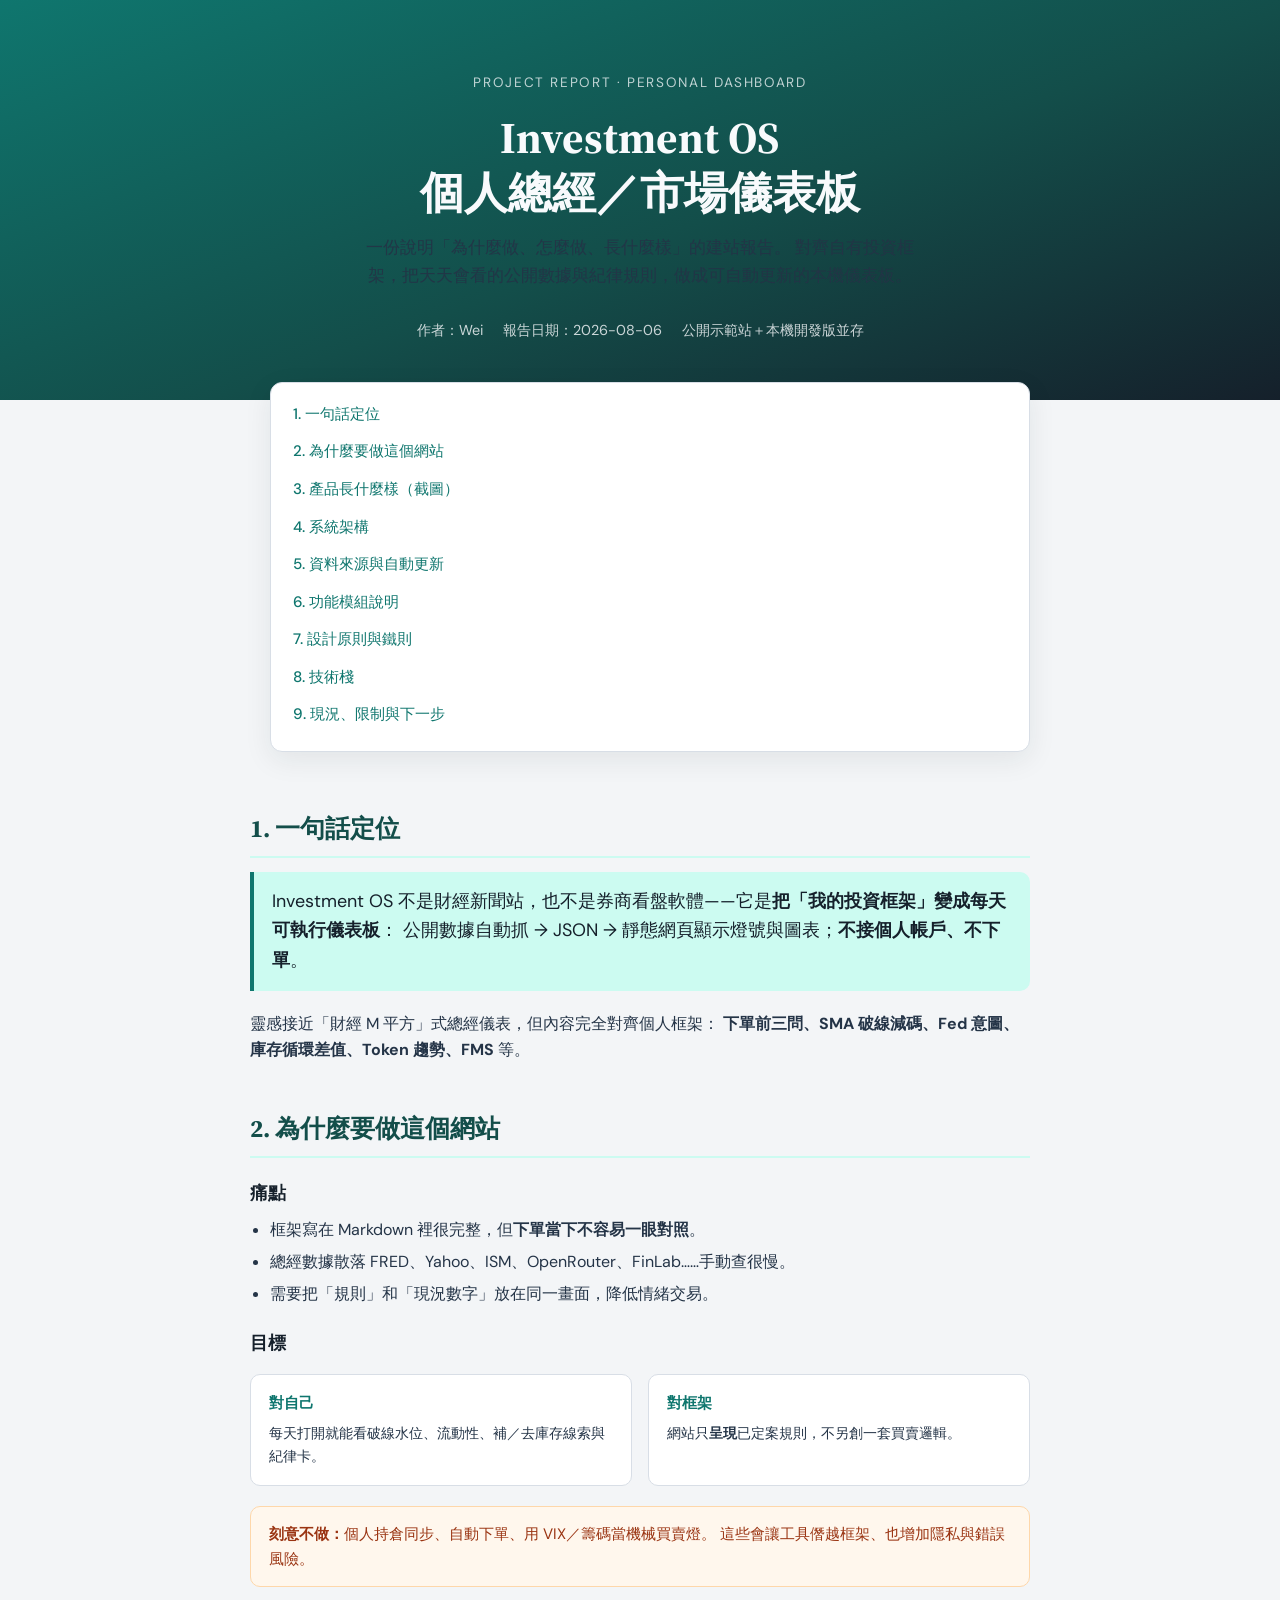
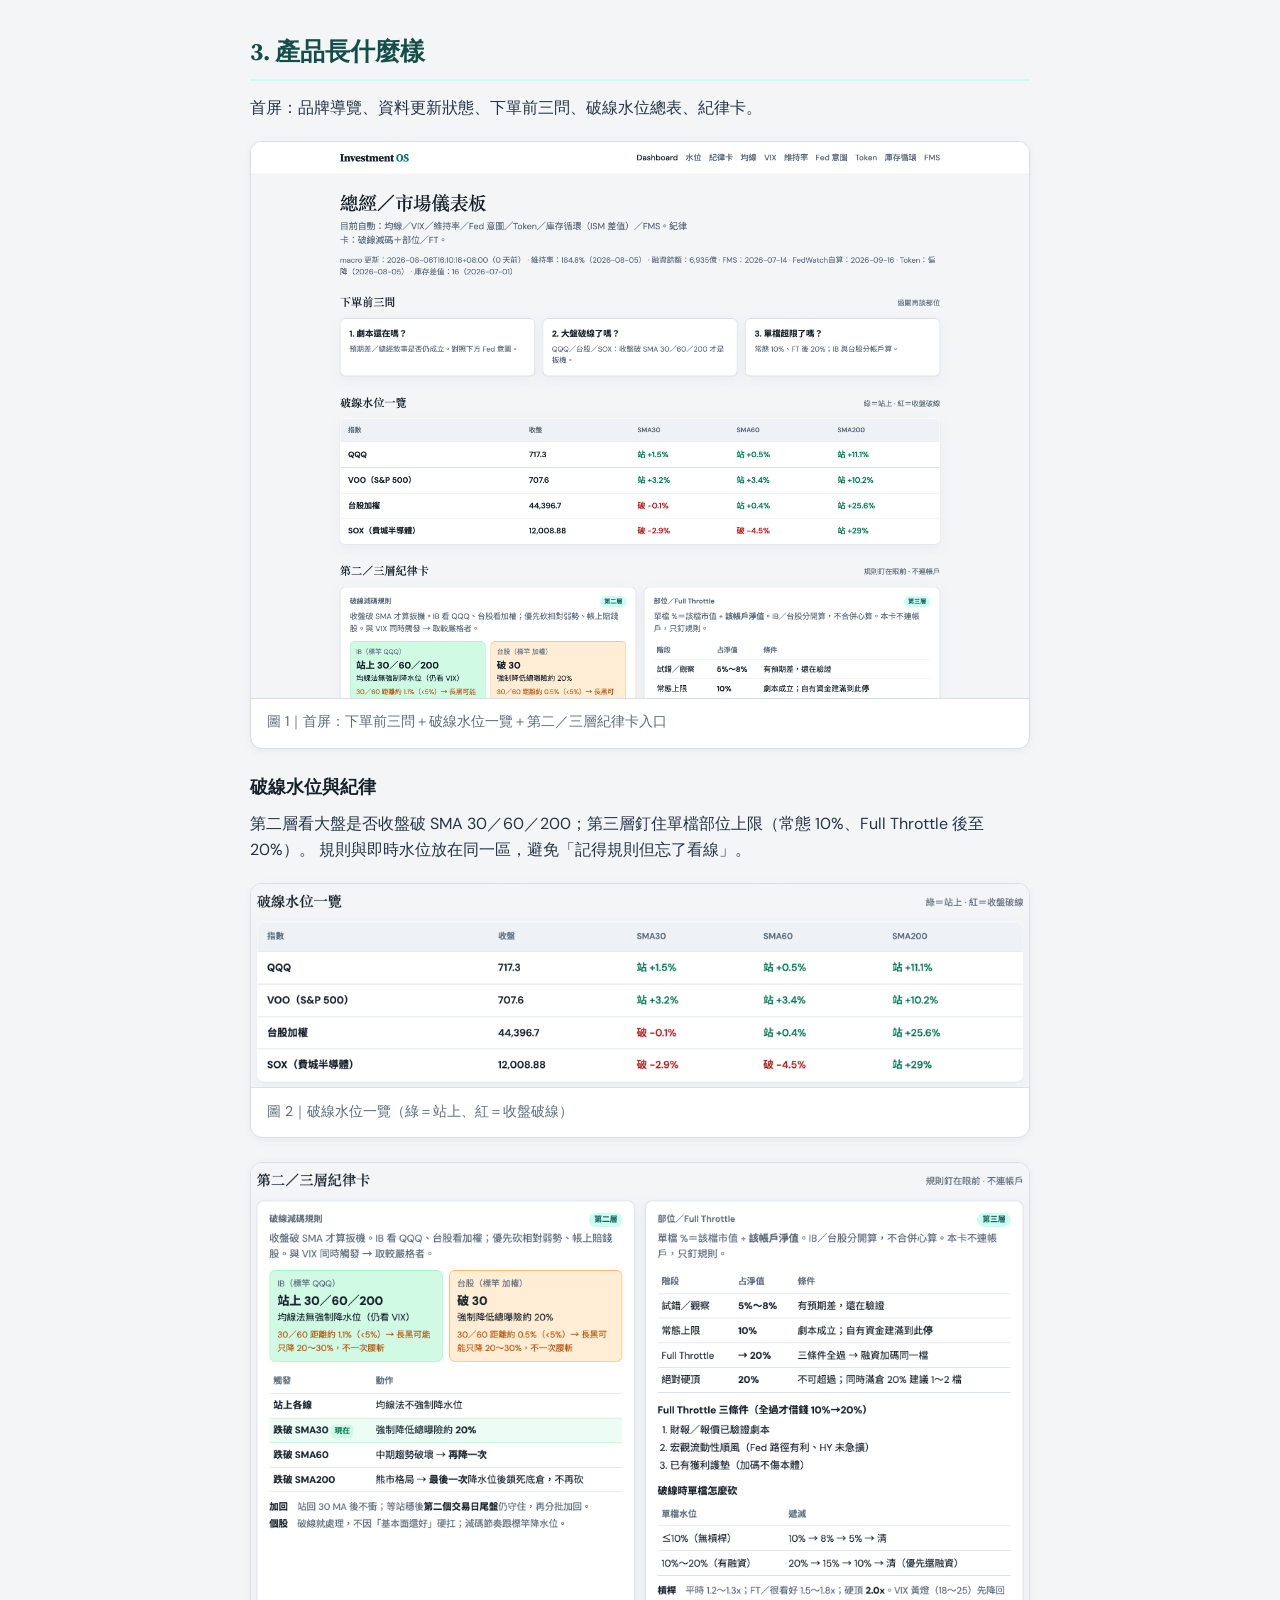
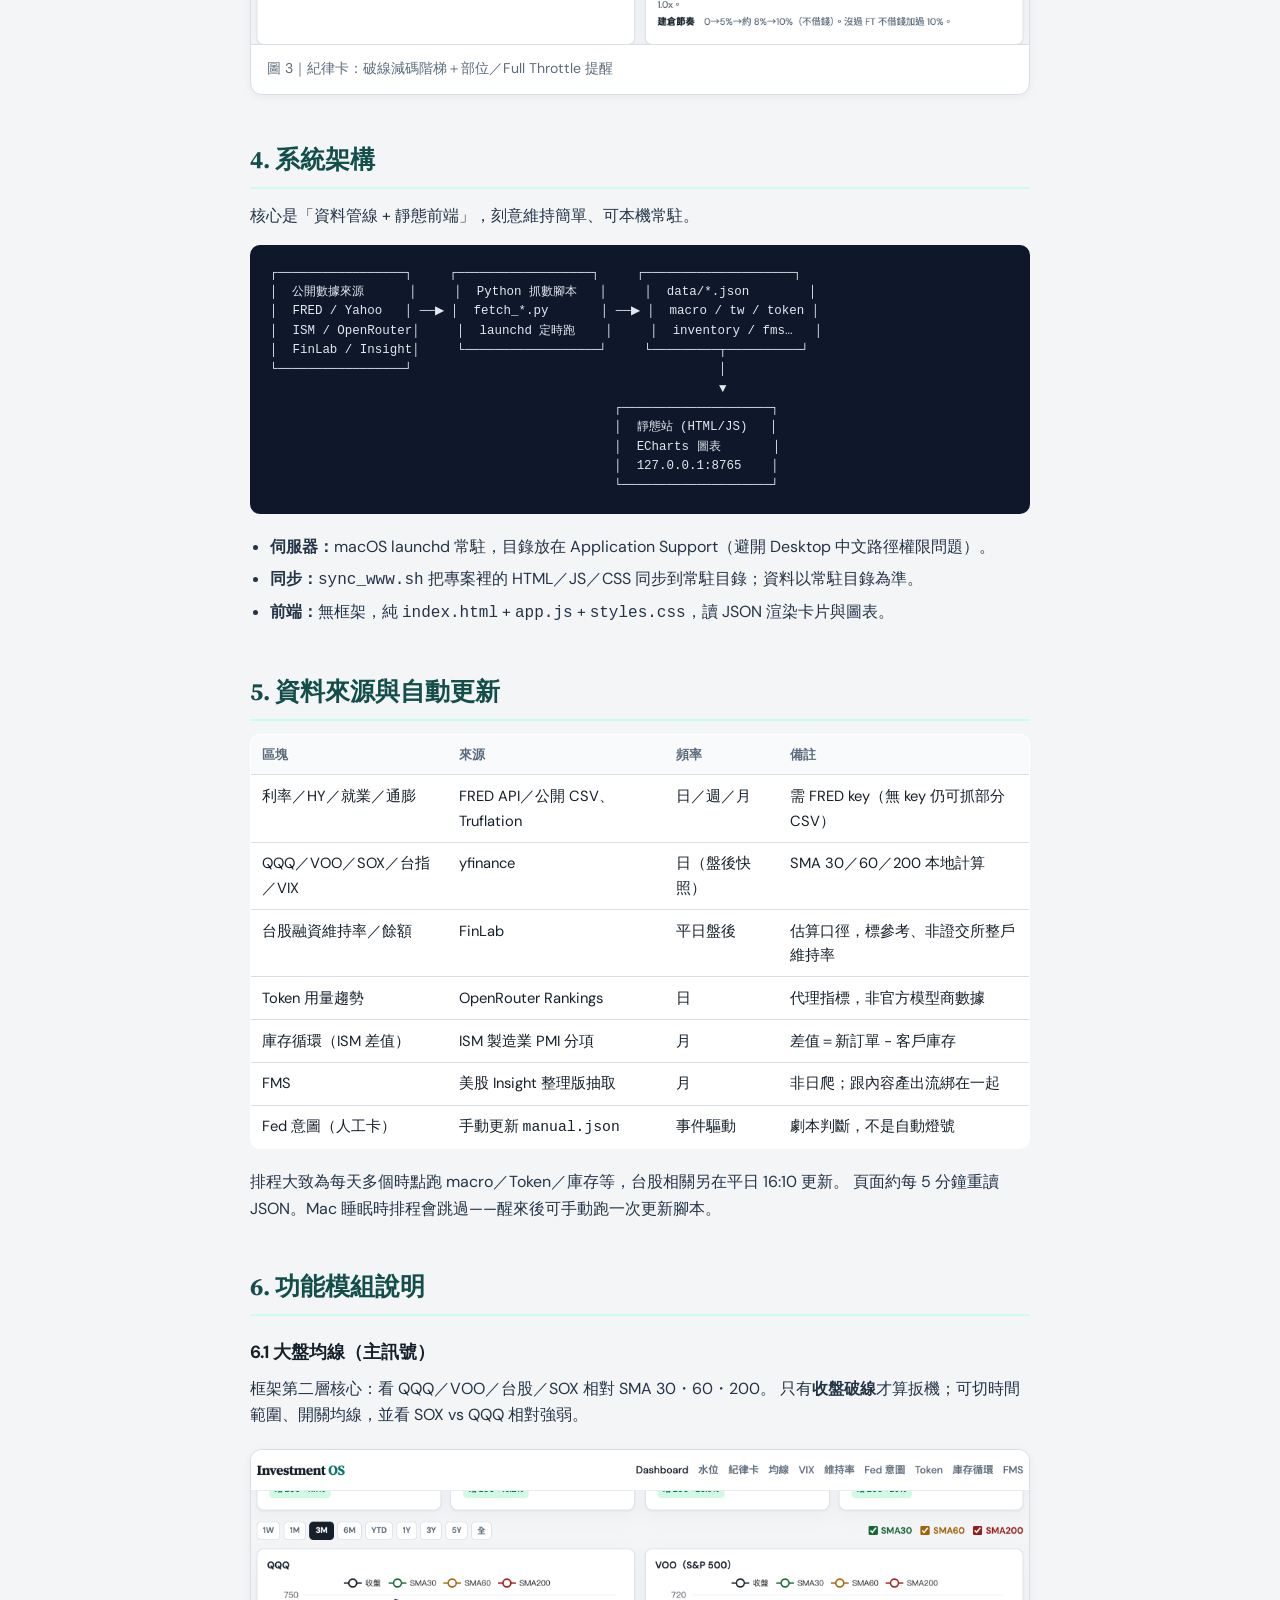
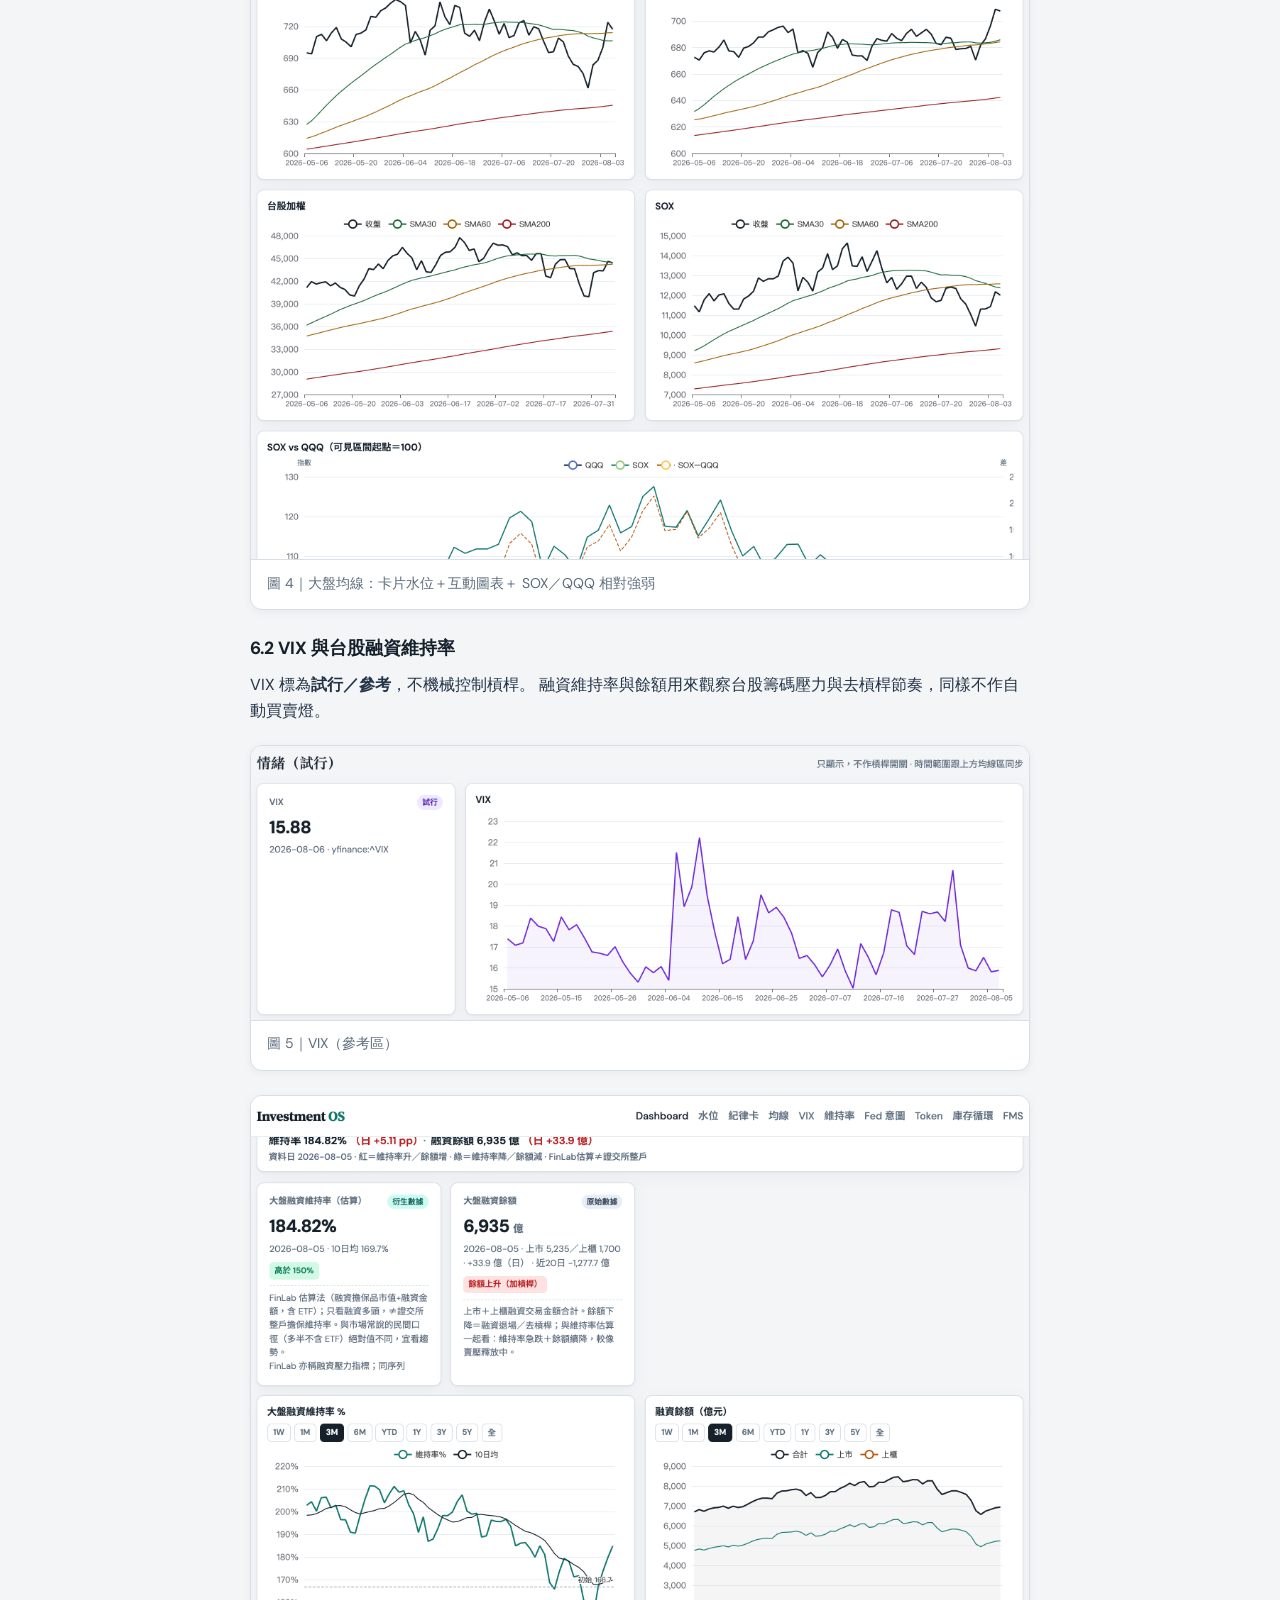
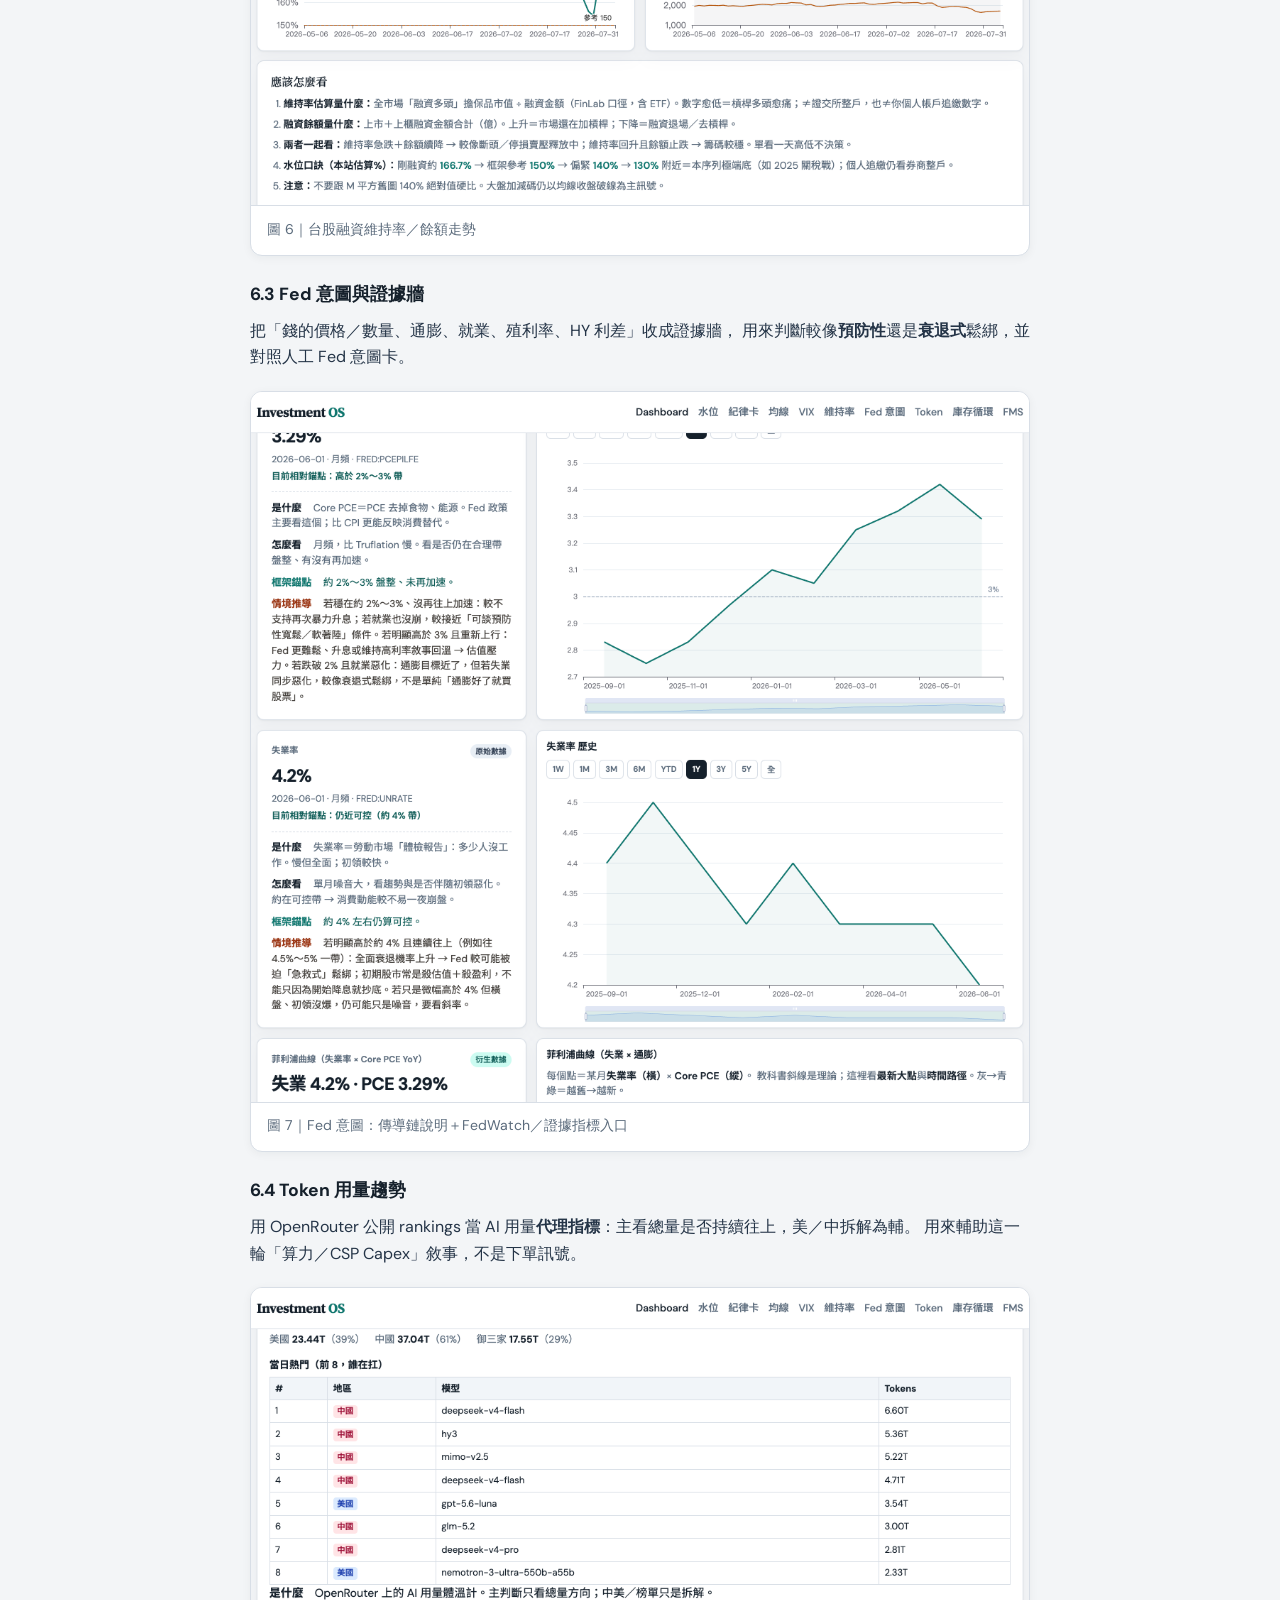
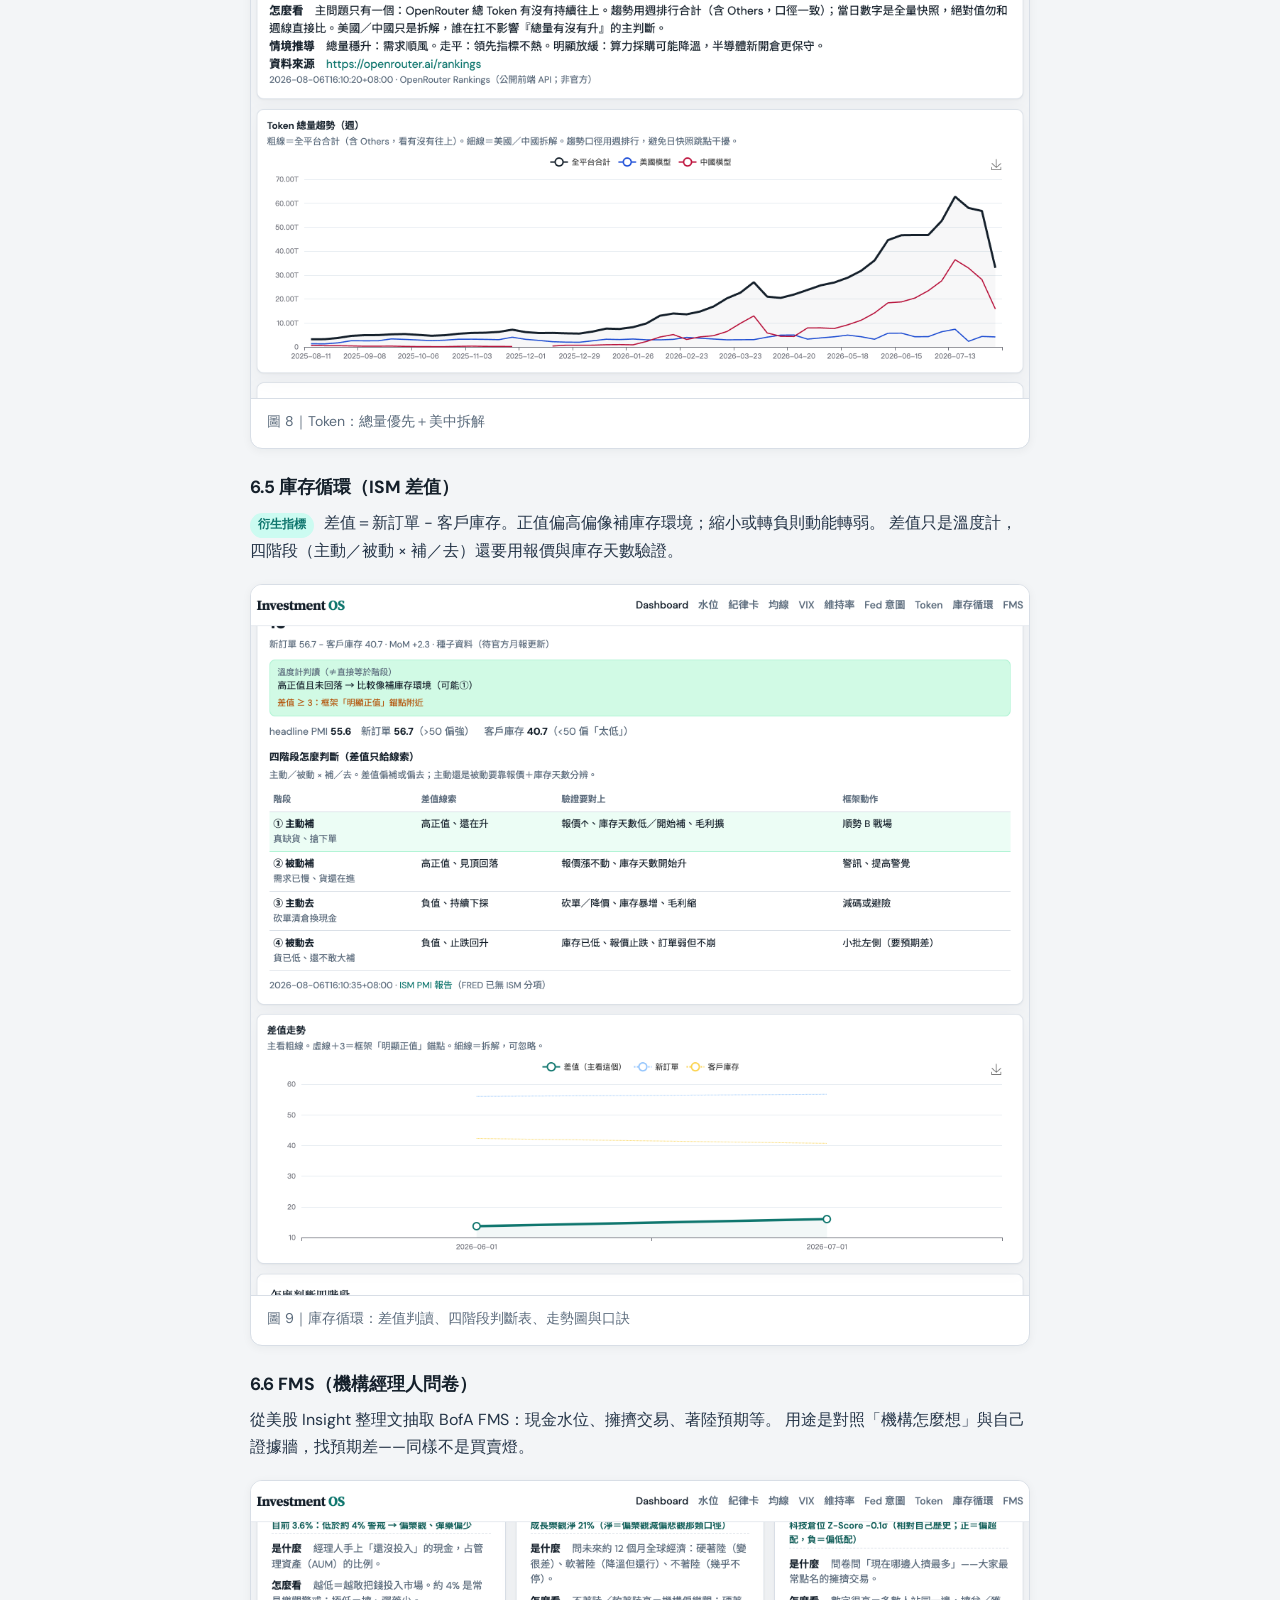
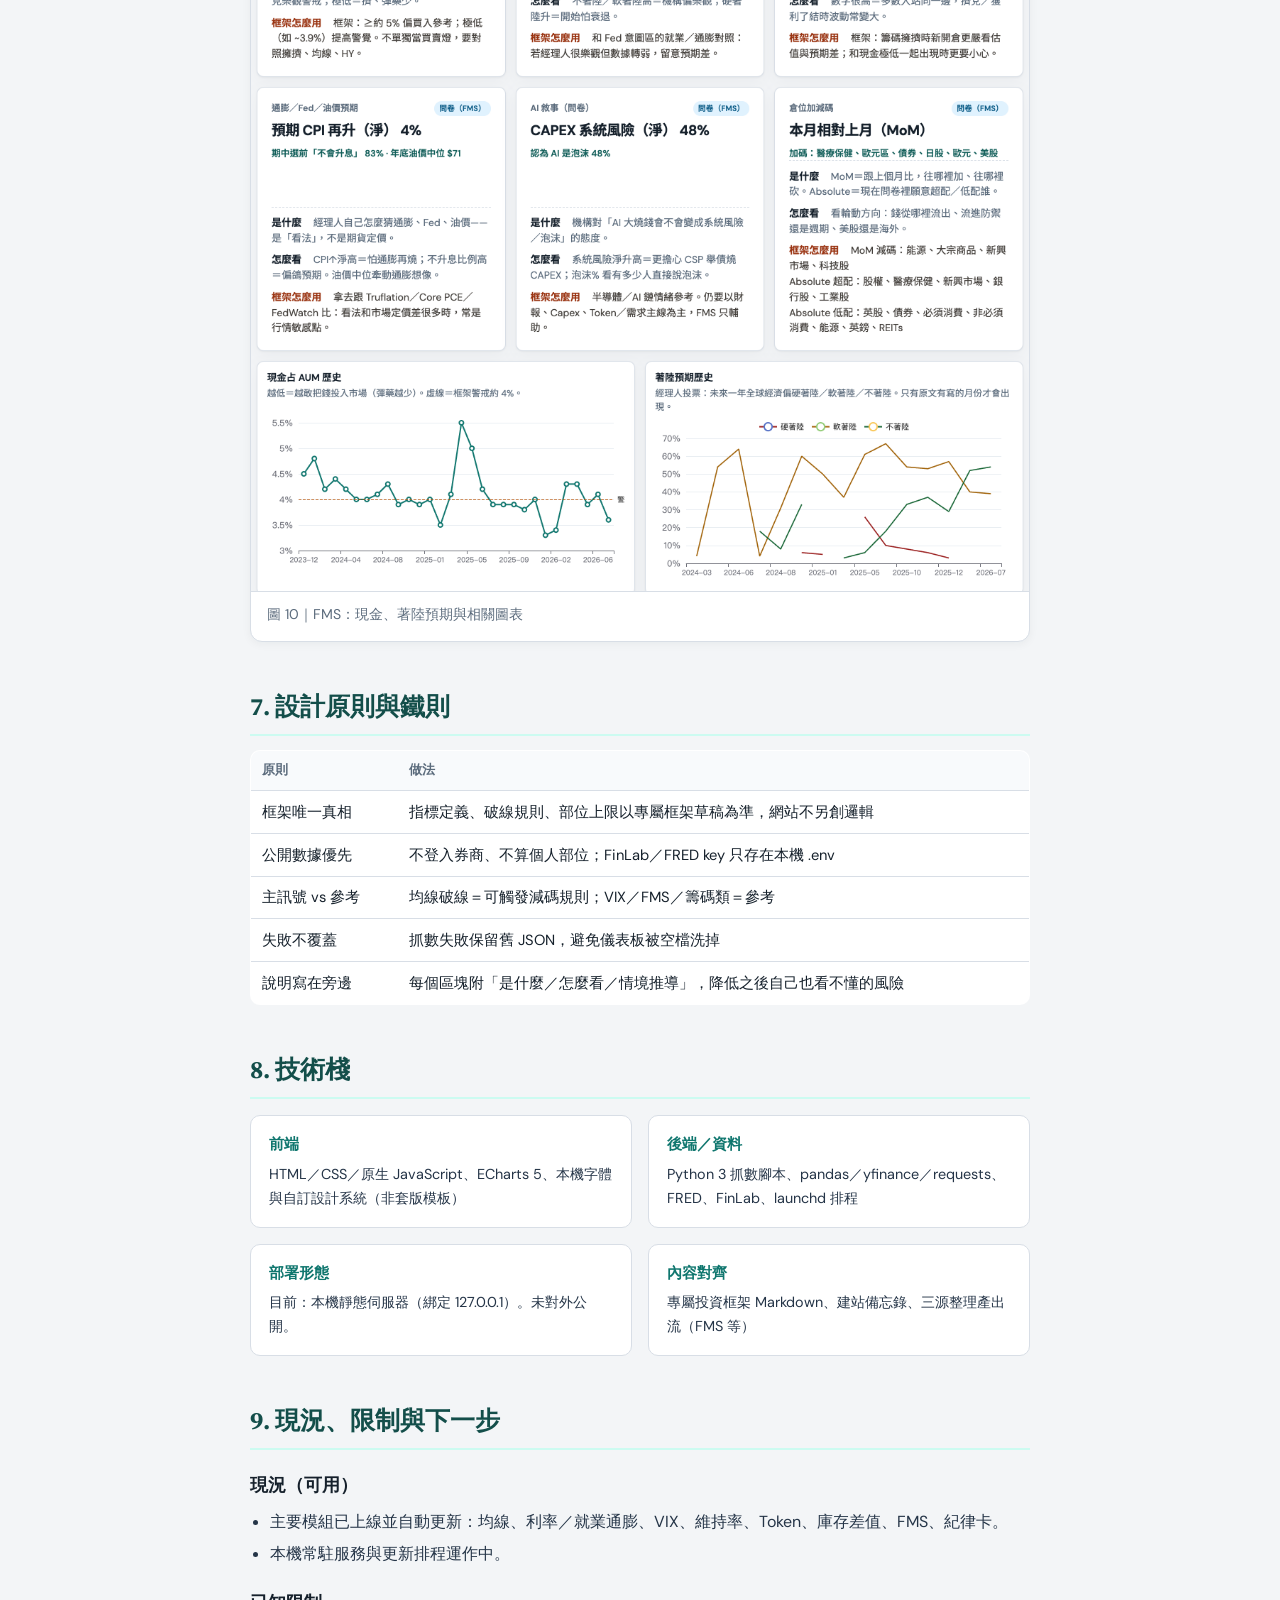
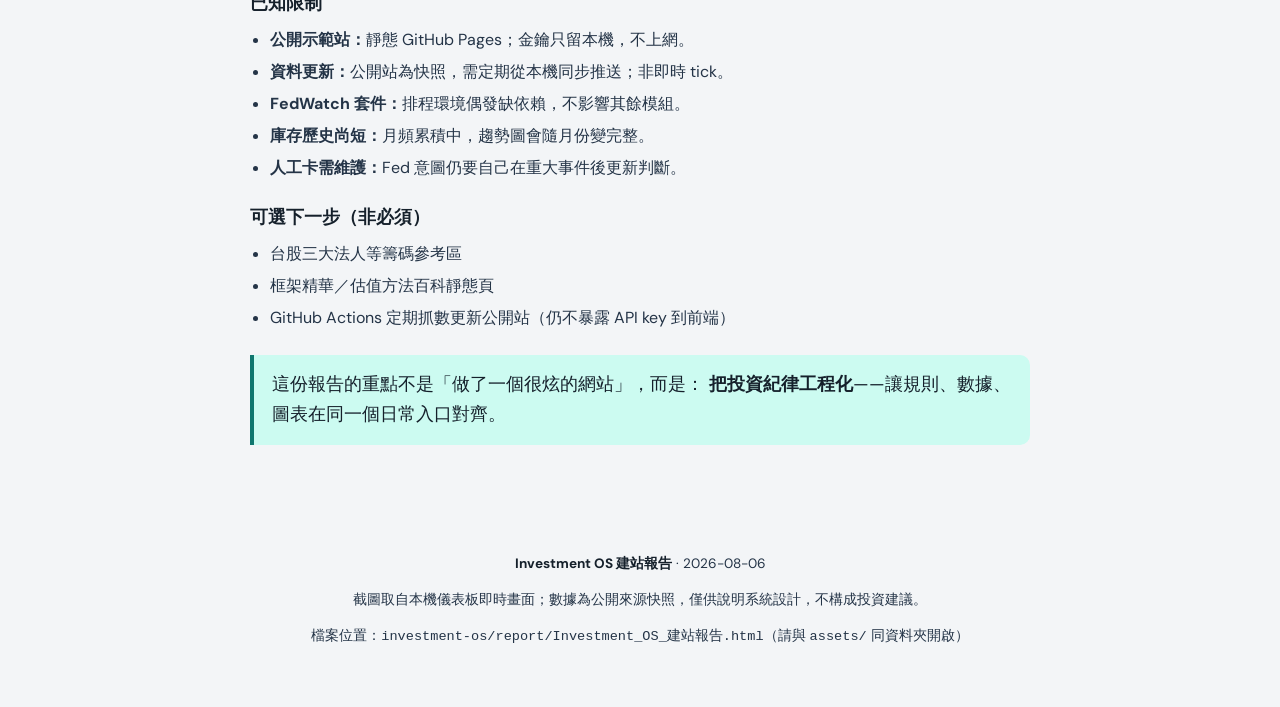
==== report/Investment_OS_建站報告.html @ 2bc54953 "Initial public Investment OS dashboard and build report. Static site with scrubbed market data snaps" ====
<!DOCTYPE html>
<html lang="zh-Hant">
<head>
  <meta charset="UTF-8" />
  <meta name="viewport" content="width=device-width, initial-scale=1" />
  <title>Investment OS 建站報告 — 個人總經／市場儀表板</title>
  <style>
    @import url("https://fonts.googleapis.com/css2?family=DM+Sans:wght@400;500;600;700&family=Source+Serif+4:wght@600;700&display=swap");

    :root {
      --bg: #f3f5f7;
      --paper: #ffffff;
      --ink: #15202b;
      --muted: #5b6b7c;
      --line: #d8dee6;
      --accent: #0f766e;
      --accent-soft: #ccfbf1;
      --warn: #b45309;
      --max: 820px;
      --wide: 960px;
    }

    * { box-sizing: border-box; margin: 0; padding: 0; }

    body {
      font-family: "DM Sans", "Noto Sans TC", sans-serif;
      background: var(--bg);
      color: var(--ink);
      line-height: 1.65;
      font-size: 16px;
    }

    .cover {
      background: linear-gradient(160deg, #0f766e 0%, #134e4a 55%, #15202b 100%);
      color: #f8fafc;
      padding: 4.5rem 1.5rem 3.5rem;
      text-align: center;
    }
    .cover .eyebrow {
      font-size: 0.85rem;
      letter-spacing: 0.12em;
      text-transform: uppercase;
      opacity: 0.75;
      margin-bottom: 1rem;
    }
    .cover h1 {
      font-family: "Source Serif 4", Georgia, serif;
      font-size: clamp(1.9rem, 4vw, 2.75rem);
      font-weight: 700;
      line-height: 1.25;
      margin-bottom: 0.85rem;
    }
    .cover .sub {
      max-width: 36rem;
      margin: 0 auto 1.75rem;
      opacity: 0.9;
      font-size: 1.05rem;
    }
    .cover .meta {
      display: inline-flex;
      flex-wrap: wrap;
      gap: 0.5rem 1.25rem;
      justify-content: center;
      font-size: 0.9rem;
      opacity: 0.8;
    }

    nav.toc {
      max-width: var(--max);
      margin: -1.5rem auto 0;
      padding: 0 1.25rem;
      position: relative;
      z-index: 2;
    }
    nav.toc ul {
      list-style: none;
      background: var(--paper);
      border: 1px solid var(--line);
      border-radius: 12px;
      box-shadow: 0 8px 28px rgba(21, 32, 43, 0.08);
      padding: 1.1rem 1.35rem;
      display: grid;
      gap: 0.35rem;
    }
    nav.toc a {
      color: var(--accent);
      text-decoration: none;
      font-weight: 500;
      font-size: 0.95rem;
    }
    nav.toc a:hover { text-decoration: underline; }

    main {
      max-width: var(--max);
      margin: 0 auto;
      padding: 2.5rem 1.25rem 4rem;
    }

    section {
      margin-bottom: 2.75rem;
    }
    section > h2 {
      font-family: "Source Serif 4", Georgia, serif;
      font-size: 1.55rem;
      margin-bottom: 0.85rem;
      padding-bottom: 0.45rem;
      border-bottom: 2px solid var(--accent-soft);
      color: #134e4a;
    }
    h3 {
      font-size: 1.1rem;
      margin: 1.35rem 0 0.55rem;
      color: var(--ink);
    }
    p { margin-bottom: 0.85rem; color: #243447; }
    ul, ol { margin: 0.4rem 0 1rem 1.25rem; color: #243447; }
    li { margin-bottom: 0.35rem; }

    .lead {
      font-size: 1.12rem;
      color: var(--ink);
      background: var(--accent-soft);
      border-left: 4px solid var(--accent);
      padding: 0.95rem 1.1rem;
      border-radius: 0 10px 10px 0;
      margin-bottom: 1.25rem;
    }

    .callout {
      background: #fff7ed;
      border: 1px solid #fed7aa;
      border-radius: 10px;
      padding: 0.9rem 1.1rem;
      margin: 1rem 0;
      font-size: 0.95rem;
      color: #9a3412;
    }

    table {
      width: 100%;
      border-collapse: collapse;
      font-size: 0.92rem;
      margin: 0.75rem 0 1.25rem;
      background: var(--paper);
      border-radius: 10px;
      overflow: hidden;
      border: 1px solid var(--line);
    }
    th, td {
      text-align: left;
      padding: 0.55rem 0.7rem;
      border-bottom: 1px solid var(--line);
      vertical-align: top;
    }
    th {
      background: #f8fafc;
      color: var(--muted);
      font-weight: 600;
      font-size: 0.82rem;
    }
    tr:last-child td { border-bottom: none; }

    .arch {
      background: #0f172a;
      color: #e2e8f0;
      font-family: ui-monospace, SFMono-Regular, Menlo, monospace;
      font-size: 0.78rem;
      line-height: 1.55;
      padding: 1.15rem 1.25rem;
      border-radius: 10px;
      overflow-x: auto;
      margin: 1rem 0 1.25rem;
      white-space: pre;
    }

    figure {
      margin: 1.25rem 0 1.5rem;
      background: var(--paper);
      border: 1px solid var(--line);
      border-radius: 12px;
      overflow: hidden;
      box-shadow: 0 2px 10px rgba(21, 32, 43, 0.05);
    }
    figure img {
      display: block;
      width: 100%;
      height: auto;
      background: #eef2f6;
    }
    figcaption {
      padding: 0.7rem 1rem 0.9rem;
      font-size: 0.88rem;
      color: var(--muted);
      border-top: 1px solid var(--line);
    }

    .grid-2 {
      display: grid;
      grid-template-columns: 1fr 1fr;
      gap: 1rem;
      margin: 1rem 0 1.25rem;
    }
    @media (max-width: 720px) {
      .grid-2 { grid-template-columns: 1fr; }
    }
    .card {
      background: var(--paper);
      border: 1px solid var(--line);
      border-radius: 10px;
      padding: 1rem 1.1rem;
    }
    .card h4 {
      font-size: 0.95rem;
      margin-bottom: 0.35rem;
      color: var(--accent);
    }
    .card p { margin: 0; font-size: 0.9rem; }

    footer {
      max-width: var(--max);
      margin: 0 auto;
      padding: 0 1.25rem 3rem;
      color: var(--muted);
      font-size: 0.85rem;
      text-align: center;
    }
    footer strong { color: var(--ink); }

    .tag {
      display: inline-block;
      background: var(--accent-soft);
      color: var(--accent);
      font-size: 0.75rem;
      font-weight: 600;
      padding: 0.15rem 0.5rem;
      border-radius: 999px;
      margin-right: 0.35rem;
    }
  </style>
</head>
<body>
  <header class="cover">
    <div class="eyebrow">Project Report · Personal Dashboard</div>
    <h1>Investment OS<br />個人總經／市場儀表板</h1>
    <p class="sub">
      一份說明「為什麼做、怎麼做、長什麼樣」的建站報告。
      對齊自有投資框架，把天天會看的公開數據與紀律規則，做成可自動更新的本機儀表板。
    </p>
    <div class="meta">
      <span>作者：Wei</span>
      <span>報告日期：2026-08-06</span>
      <span>公開示範站＋本機開發版並存</span>
    </div>
  </header>

  <nav class="toc" aria-label="目錄">
    <ul>
      <li><a href="#s1">1. 一句話定位</a></li>
      <li><a href="#s2">2. 為什麼要做這個網站</a></li>
      <li><a href="#s3">3. 產品長什麼樣（截圖）</a></li>
      <li><a href="#s4">4. 系統架構</a></li>
      <li><a href="#s5">5. 資料來源與自動更新</a></li>
      <li><a href="#s6">6. 功能模組說明</a></li>
      <li><a href="#s7">7. 設計原則與鐵則</a></li>
      <li><a href="#s8">8. 技術棧</a></li>
      <li><a href="#s9">9. 現況、限制與下一步</a></li>
    </ul>
  </nav>

  <main>
    <section id="s1">
      <h2>1. 一句話定位</h2>
      <p class="lead">
        Investment OS 不是財經新聞站，也不是券商看盤軟體——它是<strong>把「我的投資框架」變成每天可執行儀表板</strong>：
        公開數據自動抓 → JSON → 靜態網頁顯示燈號與圖表；<strong>不接個人帳戶、不下單</strong>。
      </p>
      <p>
        靈感接近「財經 M 平方」式總經儀表，但內容完全對齊個人框架：
        <strong>下單前三問、SMA 破線減碼、Fed 意圖、庫存循環差值、Token 趨勢、FMS</strong> 等。
      </p>
    </section>

    <section id="s2">
      <h2>2. 為什麼要做這個網站</h2>
      <h3>痛點</h3>
      <ul>
        <li>框架寫在 Markdown 裡很完整，但<strong>下單當下不容易一眼對照</strong>。</li>
        <li>總經數據散落 FRED、Yahoo、ISM、OpenRouter、FinLab……手動查很慢。</li>
        <li>需要把「規則」和「現況數字」放在同一畫面，降低情緒交易。</li>
      </ul>
      <h3>目標</h3>
      <div class="grid-2">
        <div class="card">
          <h4>對自己</h4>
          <p>每天打開就能看破線水位、流動性、補／去庫存線索與紀律卡。</p>
        </div>
        <div class="card">
          <h4>對框架</h4>
          <p>網站只<strong>呈現</strong>已定案規則，不另創一套買賣邏輯。</p>
        </div>
      </div>
      <div class="callout">
        <strong>刻意不做：</strong>個人持倉同步、自動下單、用 VIX／籌碼當機械買賣燈。
        這些會讓工具僭越框架、也增加隱私與錯誤風險。
      </div>
    </section>

    <section id="s3">
      <h2>3. 產品長什麼樣</h2>
      <p>首屏：品牌導覽、資料更新狀態、下單前三問、破線水位總表、紀律卡。</p>
      <figure>
        <img src="assets/01_top.png" alt="Investment OS 首屏：三問與破線水位" />
        <figcaption>圖 1｜首屏：下單前三問＋破線水位一覽＋第二／三層紀律卡入口</figcaption>
      </figure>

      <h3>破線水位與紀律</h3>
      <p>
        第二層看大盤是否收盤破 SMA 30／60／200；第三層釘住單檔部位上限（常態 10%、Full Throttle 後至 20%）。
        規則與即時水位放在同一區，避免「記得規則但忘了看線」。
      </p>
      <figure>
        <img src="assets/02_status.png" alt="破線水位一覽表" />
        <figcaption>圖 2｜破線水位一覽（綠＝站上、紅＝收盤破線）</figcaption>
      </figure>
      <figure>
        <img src="assets/03_rules.png" alt="破線減碼與部位紀律卡" />
        <figcaption>圖 3｜紀律卡：破線減碼階梯＋部位／Full Throttle 提醒</figcaption>
      </figure>
    </section>

    <section id="s4">
      <h2>4. 系統架構</h2>
      <p>核心是「資料管線 + 靜態前端」，刻意維持簡單、可本機常駐。</p>
      <div class="arch">┌─────────────────┐     ┌──────────────────┐     ┌────────────────────┐
│  公開數據來源      │     │  Python 抓數腳本   │     │  data/*.json        │
│  FRED / Yahoo   │ ──▶ │  fetch_*.py       │ ──▶ │  macro / tw / token │
│  ISM / OpenRouter│     │  launchd 定時跑    │     │  inventory / fms…   │
│  FinLab / Insight│     └──────────────────┘     └─────────┬──────────┘
└─────────────────┘                                         │
                                                            ▼
                                              ┌────────────────────┐
                                              │  靜態站 (HTML/JS)   │
                                              │  ECharts 圖表       │
                                              │  127.0.0.1:8765    │
                                              └────────────────────┘</div>
      <ul>
        <li><strong>伺服器：</strong>macOS launchd 常駐，目錄放在 Application Support（避開 Desktop 中文路徑權限問題）。</li>
        <li><strong>同步：</strong><code>sync_www.sh</code> 把專案裡的 HTML／JS／CSS 同步到常駐目錄；資料以常駐目錄為準。</li>
        <li><strong>前端：</strong>無框架，純 <code>index.html</code> + <code>app.js</code> + <code>styles.css</code>，讀 JSON 渲染卡片與圖表。</li>
      </ul>
    </section>

    <section id="s5">
      <h2>5. 資料來源與自動更新</h2>
      <table>
        <thead>
          <tr>
            <th>區塊</th>
            <th>來源</th>
            <th>頻率</th>
            <th>備註</th>
          </tr>
        </thead>
        <tbody>
          <tr>
            <td>利率／HY／就業／通膨</td>
            <td>FRED API／公開 CSV、Truflation</td>
            <td>日／週／月</td>
            <td>需 FRED key（無 key 仍可抓部分 CSV）</td>
          </tr>
          <tr>
            <td>QQQ／VOO／SOX／台指／VIX</td>
            <td>yfinance</td>
            <td>日（盤後快照）</td>
            <td>SMA 30／60／200 本地計算</td>
          </tr>
          <tr>
            <td>台股融資維持率／餘額</td>
            <td>FinLab</td>
            <td>平日盤後</td>
            <td>估算口徑，標參考、非證交所整戶維持率</td>
          </tr>
          <tr>
            <td>Token 用量趨勢</td>
            <td>OpenRouter Rankings</td>
            <td>日</td>
            <td>代理指標，非官方模型商數據</td>
          </tr>
          <tr>
            <td>庫存循環（ISM 差值）</td>
            <td>ISM 製造業 PMI 分項</td>
            <td>月</td>
            <td>差值＝新訂單 − 客戶庫存</td>
          </tr>
          <tr>
            <td>FMS</td>
            <td>美股 Insight 整理版抽取</td>
            <td>月</td>
            <td>非日爬；跟內容產出流綁在一起</td>
          </tr>
          <tr>
            <td>Fed 意圖（人工卡）</td>
            <td>手動更新 <code>manual.json</code></td>
            <td>事件驅動</td>
            <td>劇本判斷，不是自動燈號</td>
          </tr>
        </tbody>
      </table>
      <p>
        排程大致為每天多個時點跑 macro／Token／庫存等，台股相關另在平日 16:10 更新。
        頁面約每 5 分鐘重讀 JSON。Mac 睡眠時排程會跳過——醒來後可手動跑一次更新腳本。
      </p>
    </section>

    <section id="s6">
      <h2>6. 功能模組說明</h2>

      <h3>6.1 大盤均線（主訊號）</h3>
      <p>
        框架第二層核心：看 QQQ／VOO／台股／SOX 相對 SMA 30・60・200。
        只有<strong>收盤破線</strong>才算扳機；可切時間範圍、開關均線，並看 SOX vs QQQ 相對強弱。
      </p>
      <figure>
        <img src="assets/04_ma.png" alt="大盤均線圖表區" />
        <figcaption>圖 4｜大盤均線：卡片水位＋互動圖表＋ SOX／QQQ 相對強弱</figcaption>
      </figure>

      <h3>6.2 VIX 與台股融資維持率</h3>
      <p>
        VIX 標為<strong>試行／參考</strong>，不機械控制槓桿。
        融資維持率與餘額用來觀察台股籌碼壓力與去槓桿節奏，同樣不作自動買賣燈。
      </p>
      <figure>
        <img src="assets/05_vix.png" alt="VIX 區塊" />
        <figcaption>圖 5｜VIX（參考區）</figcaption>
      </figure>
      <figure>
        <img src="assets/06_margin.png" alt="台股融資維持率" />
        <figcaption>圖 6｜台股融資維持率／餘額走勢</figcaption>
      </figure>

      <h3>6.3 Fed 意圖與證據牆</h3>
      <p>
        把「錢的價格／數量、通膨、就業、殖利率、HY 利差」收成證據牆，
        用來判斷較像<strong>預防性</strong>還是<strong>衰退式</strong>鬆綁，並對照人工 Fed 意圖卡。
      </p>
      <figure>
        <img src="assets/07_fed.png" alt="Fed 意圖區" />
        <figcaption>圖 7｜Fed 意圖：傳導鏈說明＋FedWatch／證據指標入口</figcaption>
      </figure>

      <h3>6.4 Token 用量趨勢</h3>
      <p>
        用 OpenRouter 公開 rankings 當 AI 用量<strong>代理指標</strong>：主看總量是否持續往上，美／中拆解為輔。
        用來輔助這一輪「算力／CSP Capex」敘事，不是下單訊號。
      </p>
      <figure>
        <img src="assets/08_token.png" alt="Token 趨勢圖" />
        <figcaption>圖 8｜Token：總量優先＋美中拆解</figcaption>
      </figure>

      <h3>6.5 庫存循環（ISM 差值）</h3>
      <p>
        <span class="tag">衍生指標</span>
        差值＝新訂單 − 客戶庫存。正值偏高偏像補庫存環境；縮小或轉負則動能轉弱。
        差值只是溫度計，四階段（主動／被動 × 補／去）還要用報價與庫存天數驗證。
      </p>
      <figure>
        <img src="assets/09_inventory.png" alt="庫存循環 ISM 差值" />
        <figcaption>圖 9｜庫存循環：差值判讀、四階段判斷表、走勢圖與口訣</figcaption>
      </figure>

      <h3>6.6 FMS（機構經理人問卷）</h3>
      <p>
        從美股 Insight 整理文抽取 BofA FMS：現金水位、擁擠交易、著陸預期等。
        用途是對照「機構怎麼想」與自己證據牆，找預期差——同樣不是買賣燈。
      </p>
      <figure>
        <img src="assets/10_fms.png" alt="FMS 月度問卷" />
        <figcaption>圖 10｜FMS：現金、著陸預期與相關圖表</figcaption>
      </figure>
    </section>

    <section id="s7">
      <h2>7. 設計原則與鐵則</h2>
      <table>
        <thead>
          <tr><th>原則</th><th>做法</th></tr>
        </thead>
        <tbody>
          <tr>
            <td>框架唯一真相</td>
            <td>指標定義、破線規則、部位上限以專屬框架草稿為準，網站不另創邏輯</td>
          </tr>
          <tr>
            <td>公開數據優先</td>
            <td>不登入券商、不算個人部位；FinLab／FRED key 只存在本機 .env</td>
          </tr>
          <tr>
            <td>主訊號 vs 參考</td>
            <td>均線破線＝可觸發減碼規則；VIX／FMS／籌碼類＝參考</td>
          </tr>
          <tr>
            <td>失敗不覆蓋</td>
            <td>抓數失敗保留舊 JSON，避免儀表板被空檔洗掉</td>
          </tr>
          <tr>
            <td>說明寫在旁邊</td>
            <td>每個區塊附「是什麼／怎麼看／情境推導」，降低之後自己也看不懂的風險</td>
          </tr>
        </tbody>
      </table>
    </section>

    <section id="s8">
      <h2>8. 技術棧</h2>
      <div class="grid-2">
        <div class="card">
          <h4>前端</h4>
          <p>HTML／CSS／原生 JavaScript、ECharts 5、本機字體與自訂設計系統（非套版模板）</p>
        </div>
        <div class="card">
          <h4>後端／資料</h4>
          <p>Python 3 抓數腳本、pandas／yfinance／requests、FRED、FinLab、launchd 排程</p>
        </div>
        <div class="card">
          <h4>部署形態</h4>
          <p>目前：本機靜態伺服器（綁定 127.0.0.1）。未對外公開。</p>
        </div>
        <div class="card">
          <h4>內容對齊</h4>
          <p>專屬投資框架 Markdown、建站備忘錄、三源整理產出流（FMS 等）</p>
        </div>
      </div>
    </section>

    <section id="s9">
      <h2>9. 現況、限制與下一步</h2>
      <h3>現況（可用）</h3>
      <ul>
        <li>主要模組已上線並自動更新：均線、利率／就業通膨、VIX、維持率、Token、庫存差值、FMS、紀律卡。</li>
        <li>本機常駐服務與更新排程運作中。</li>
      </ul>
      <h3>已知限制</h3>
      <ul>
        <li><strong>公開示範站：</strong>靜態 GitHub Pages；金鑰只留本機，不上網。</li>
        <li><strong>資料更新：</strong>公開站為快照，需定期從本機同步推送；非即時 tick。</li>
        <li><strong>FedWatch 套件：</strong>排程環境偶發缺依賴，不影響其餘模組。</li>
        <li><strong>庫存歷史尚短：</strong>月頻累積中，趨勢圖會隨月份變完整。</li>
        <li><strong>人工卡需維護：</strong>Fed 意圖仍要自己在重大事件後更新判斷。</li>
      </ul>
      <h3>可選下一步（非必須）</h3>
      <ul>
        <li>台股三大法人等籌碼參考區</li>
        <li>框架精華／估值方法百科靜態頁</li>
        <li>GitHub Actions 定期抓數更新公開站（仍不暴露 API key 到前端）</li>
      </ul>
      <p class="lead" style="margin-top:1.5rem">
        這份報告的重點不是「做了一個很炫的網站」，而是：
        <strong>把投資紀律工程化</strong>——讓規則、數據、圖表在同一個日常入口對齊。
      </p>
    </section>
  </main>

  <footer>
    <p><strong>Investment OS 建站報告</strong> · 2026-08-06</p>
    <p>截圖取自本機儀表板即時畫面；數據為公開來源快照，僅供說明系統設計，不構成投資建議。</p>
    <p style="margin-top:0.5rem">檔案位置：<code>investment-os/report/Investment_OS_建站報告.html</code>（請與 <code>assets/</code> 同資料夾開啟）</p>
  </footer>
</body>
</html>
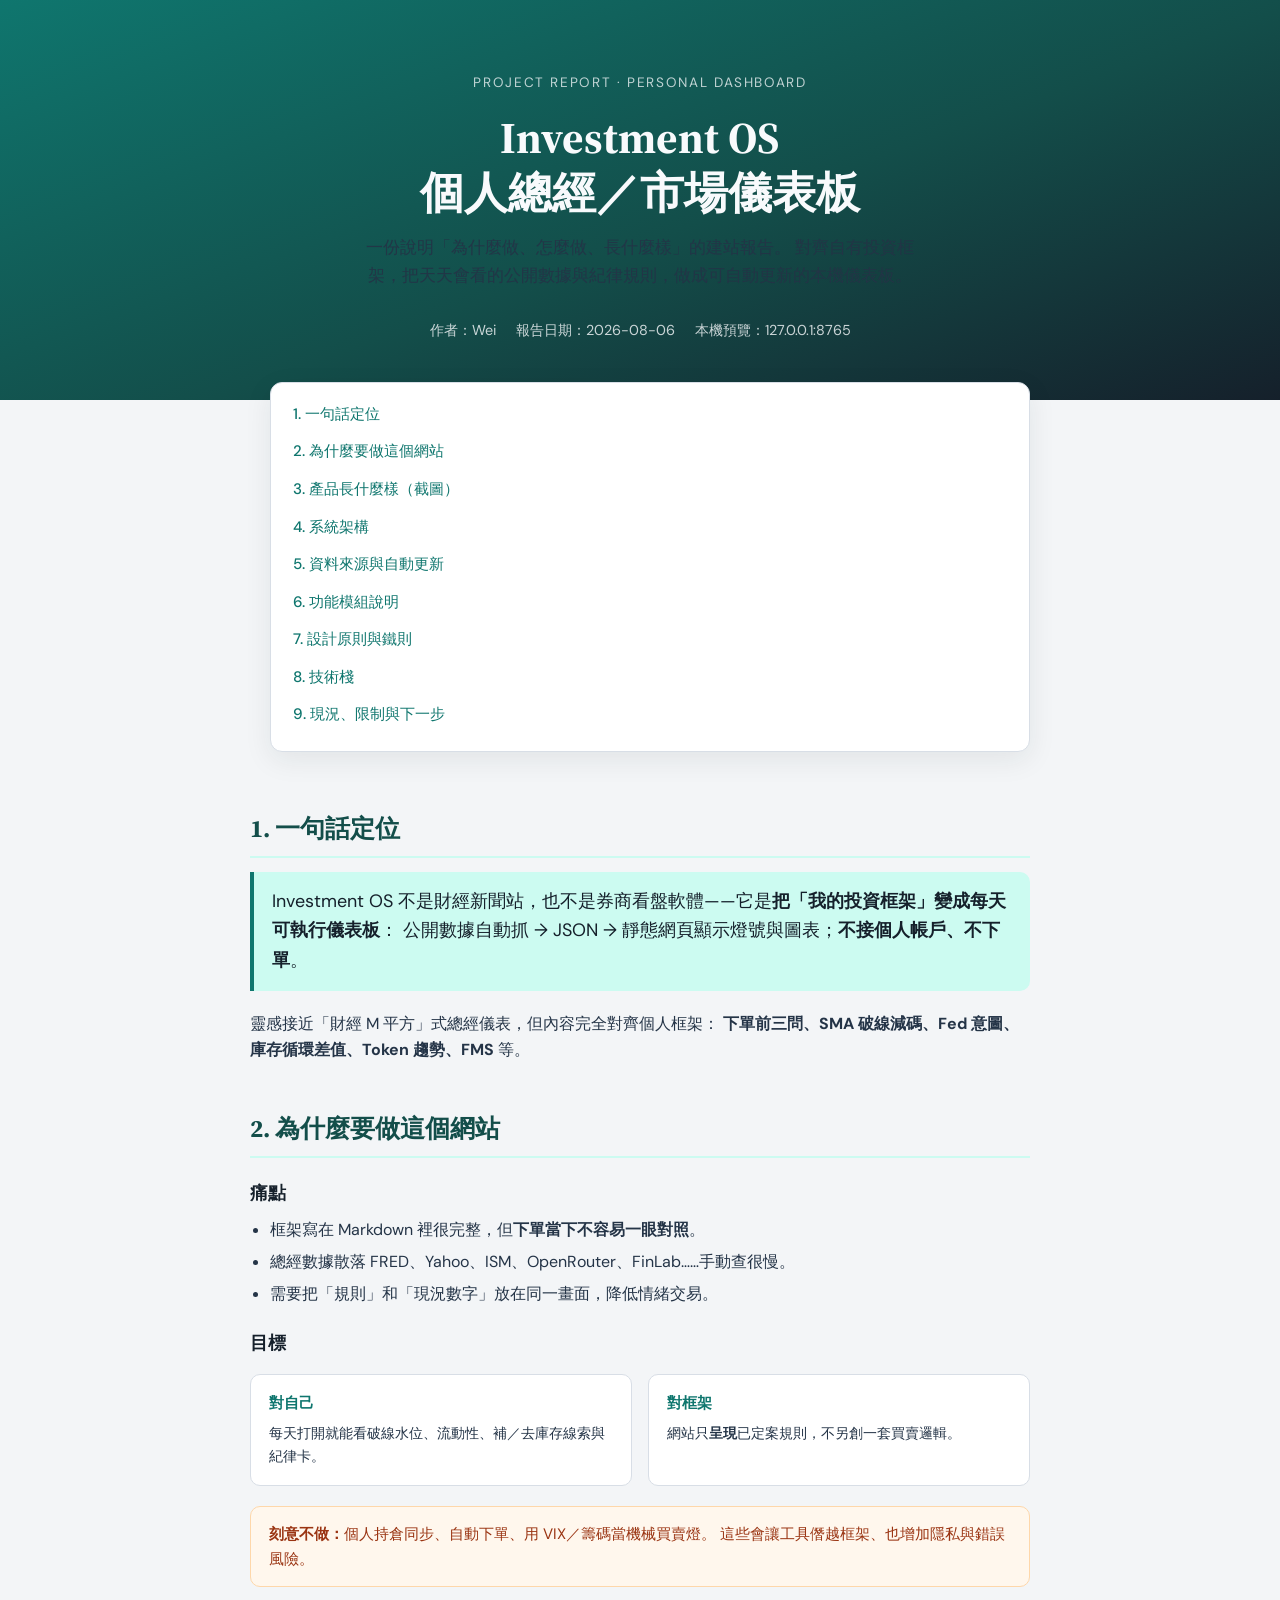
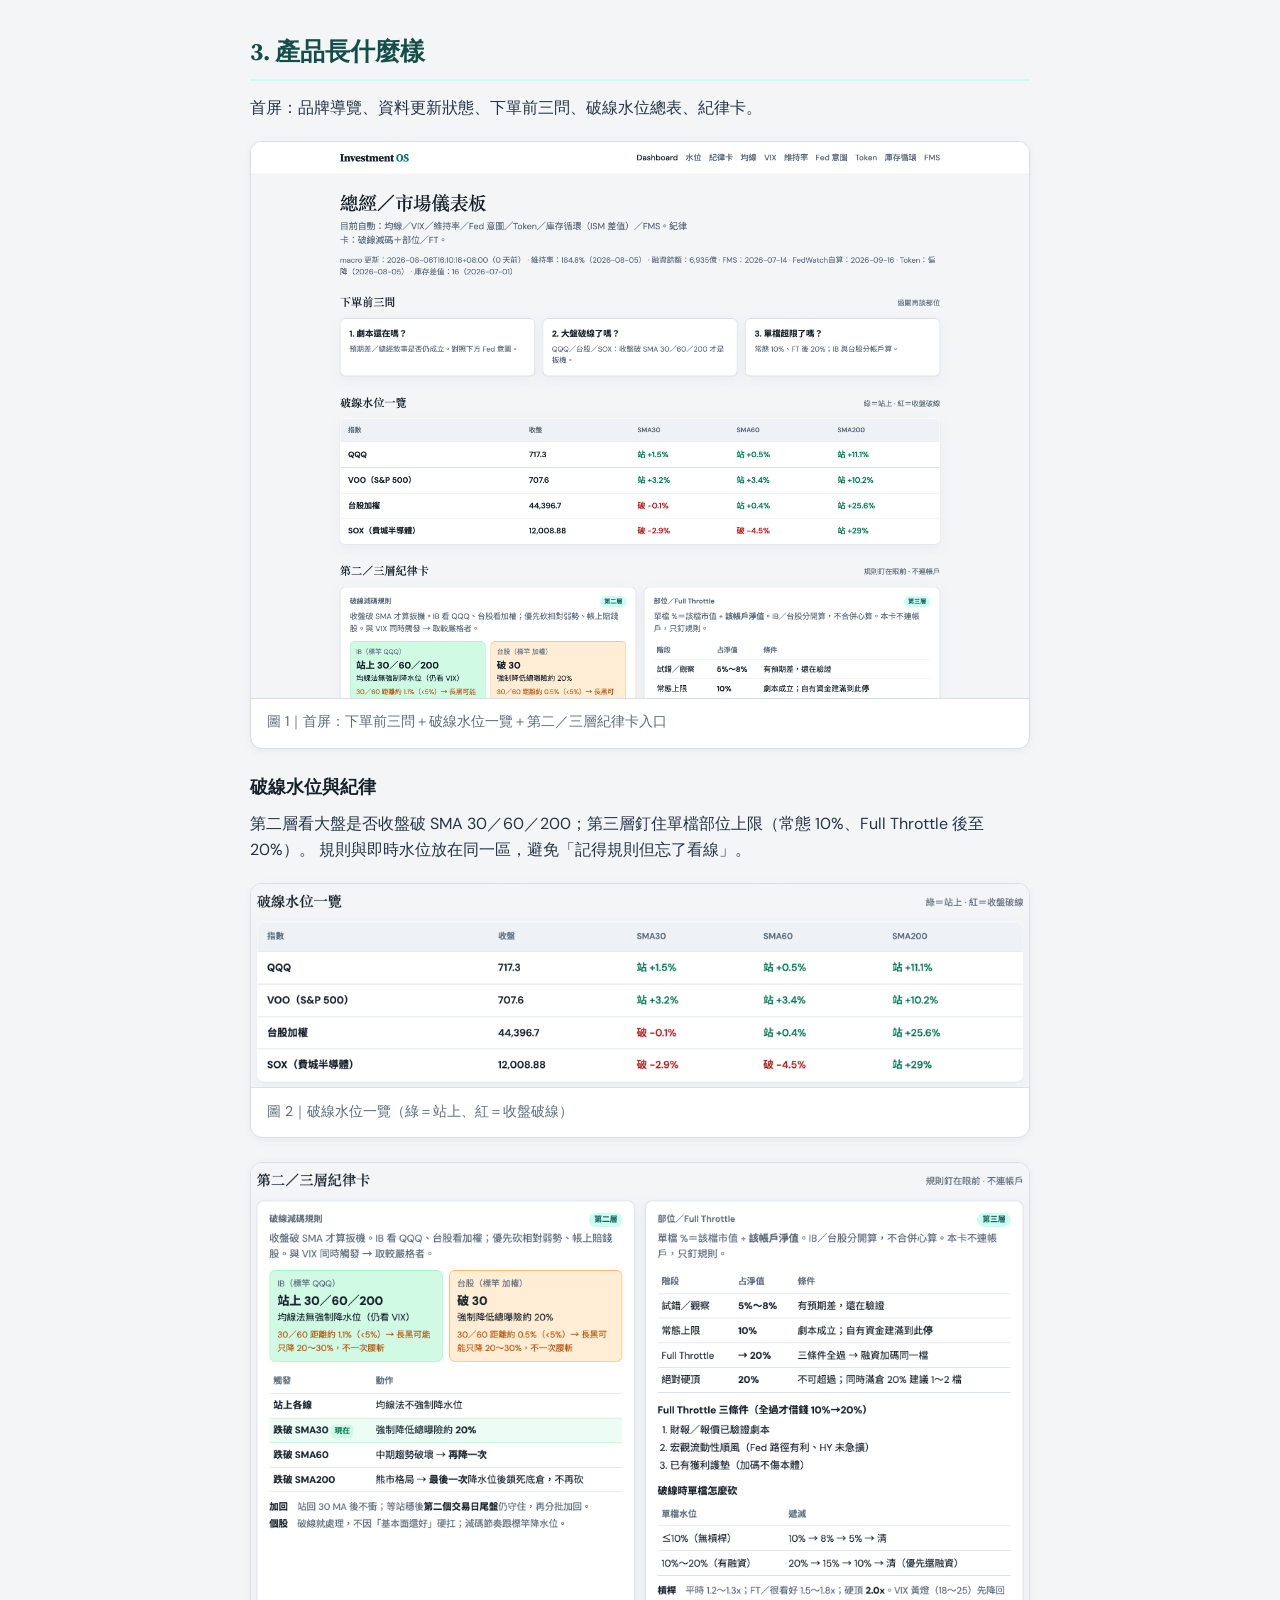
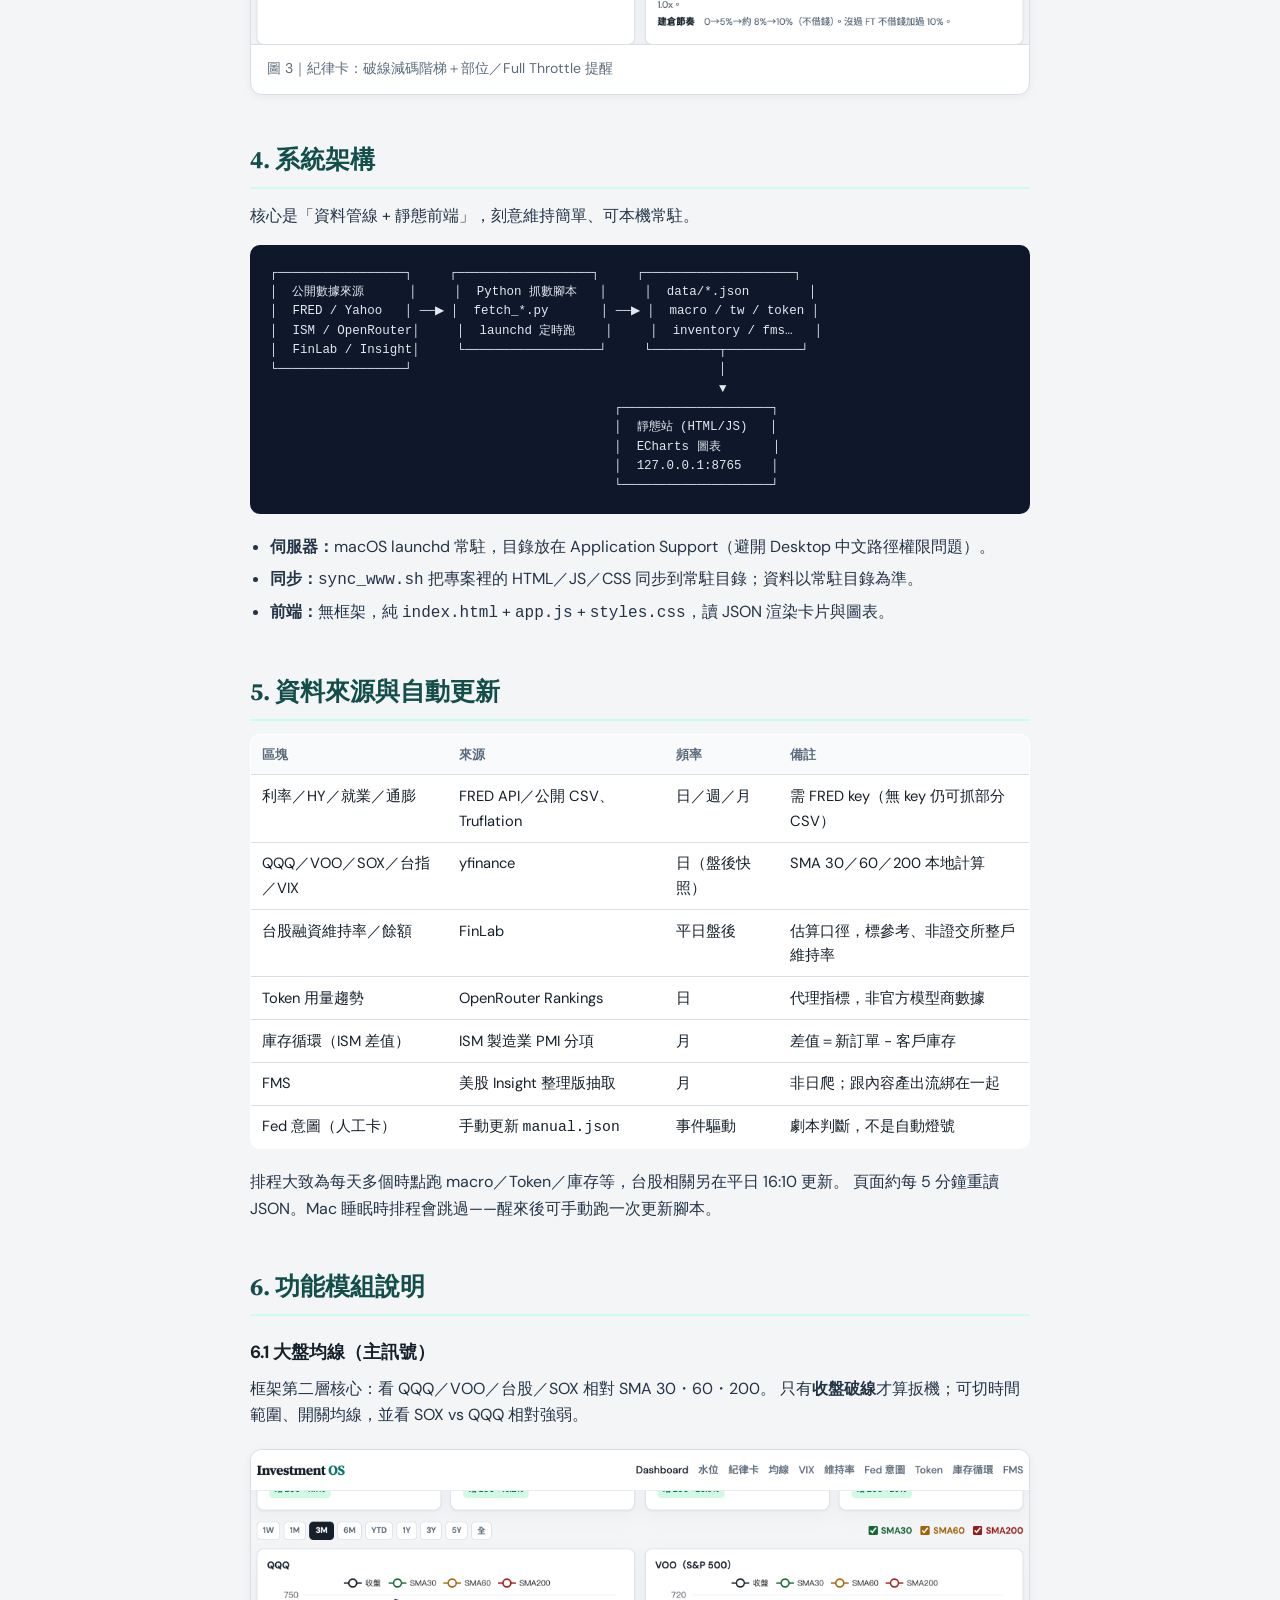
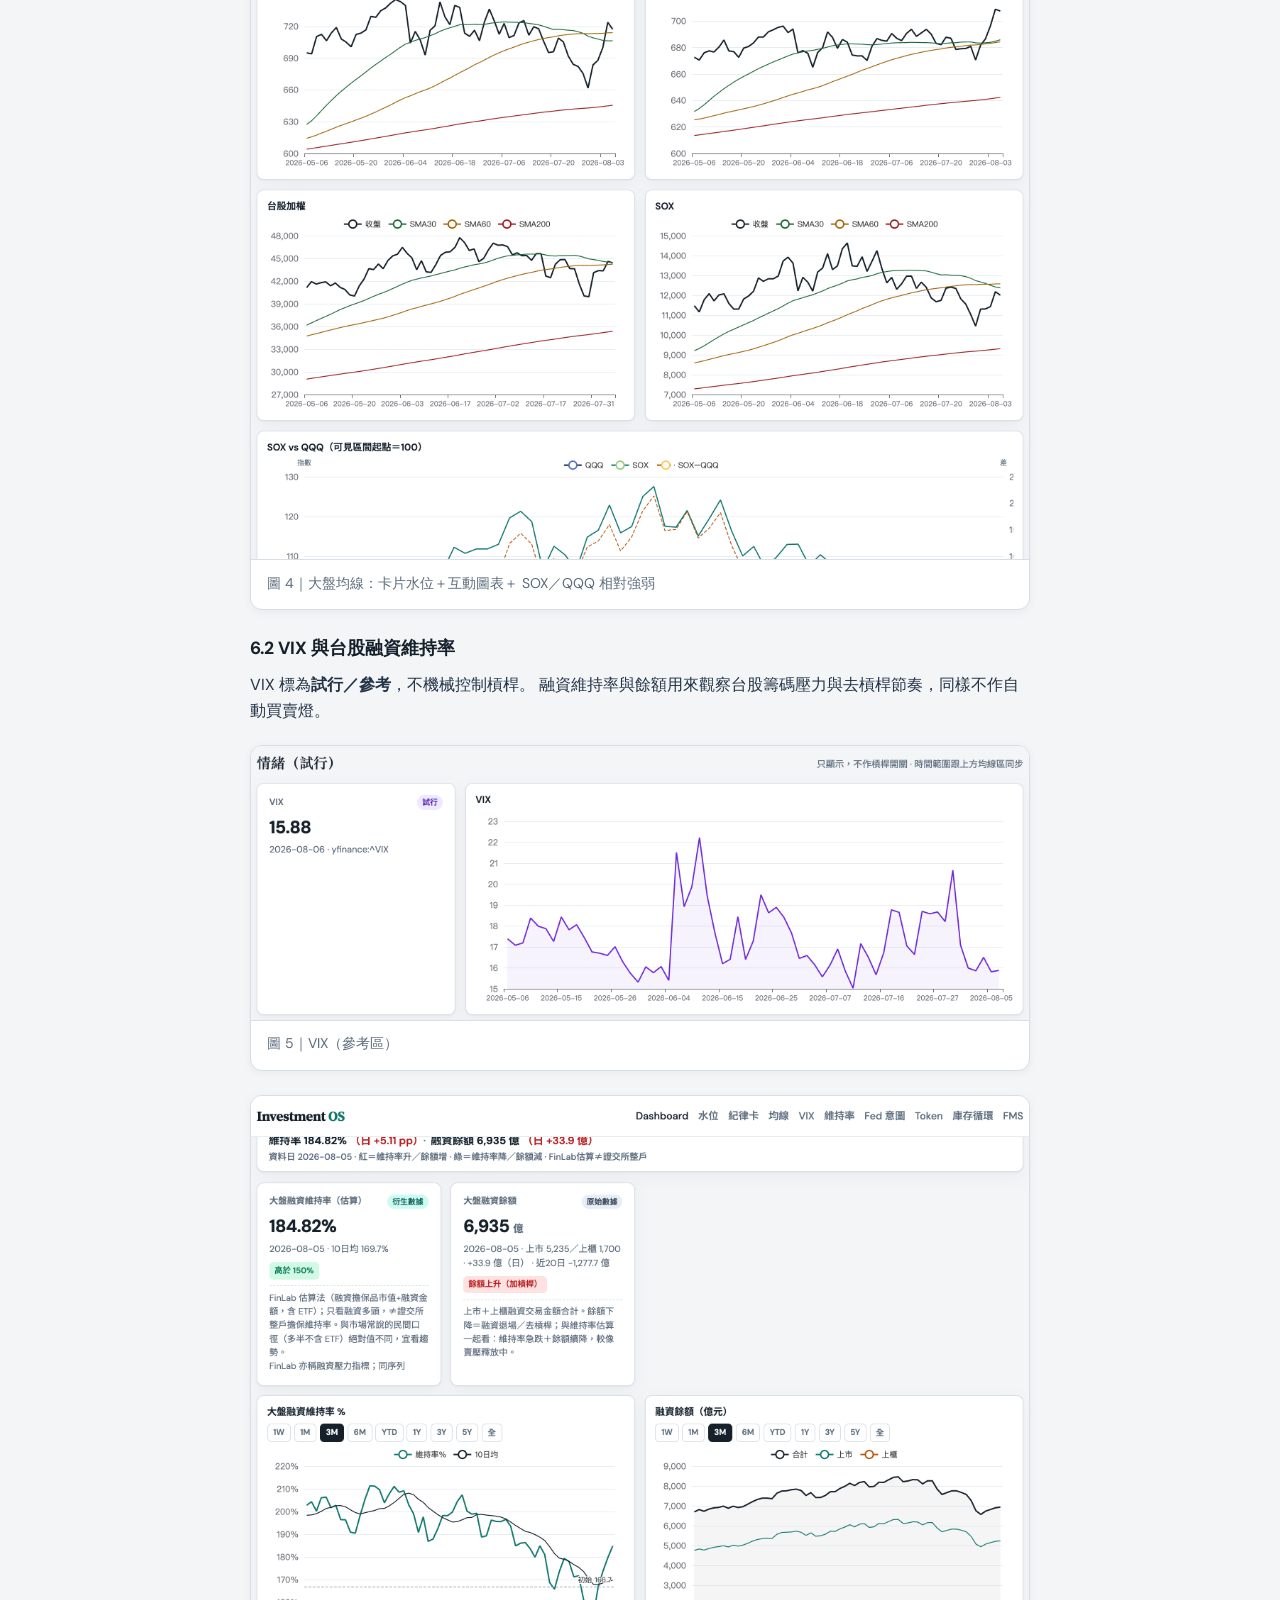
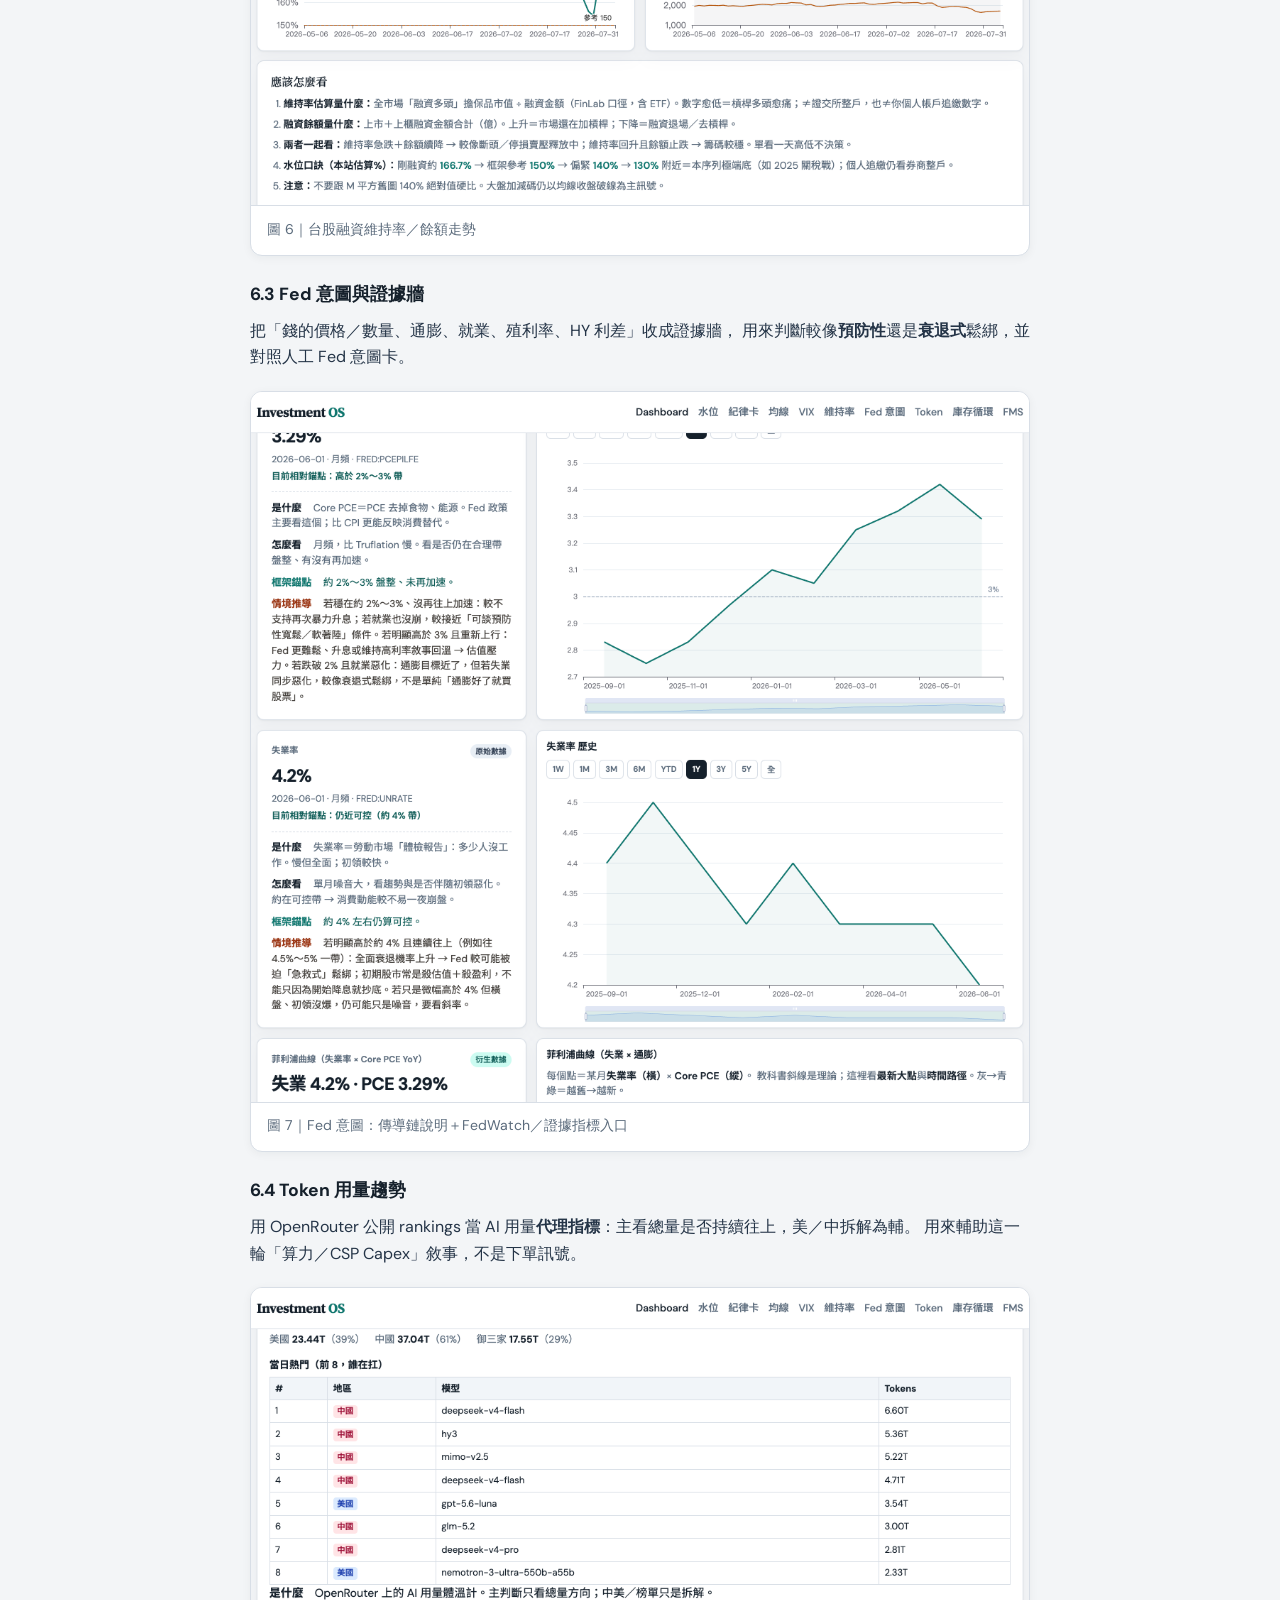
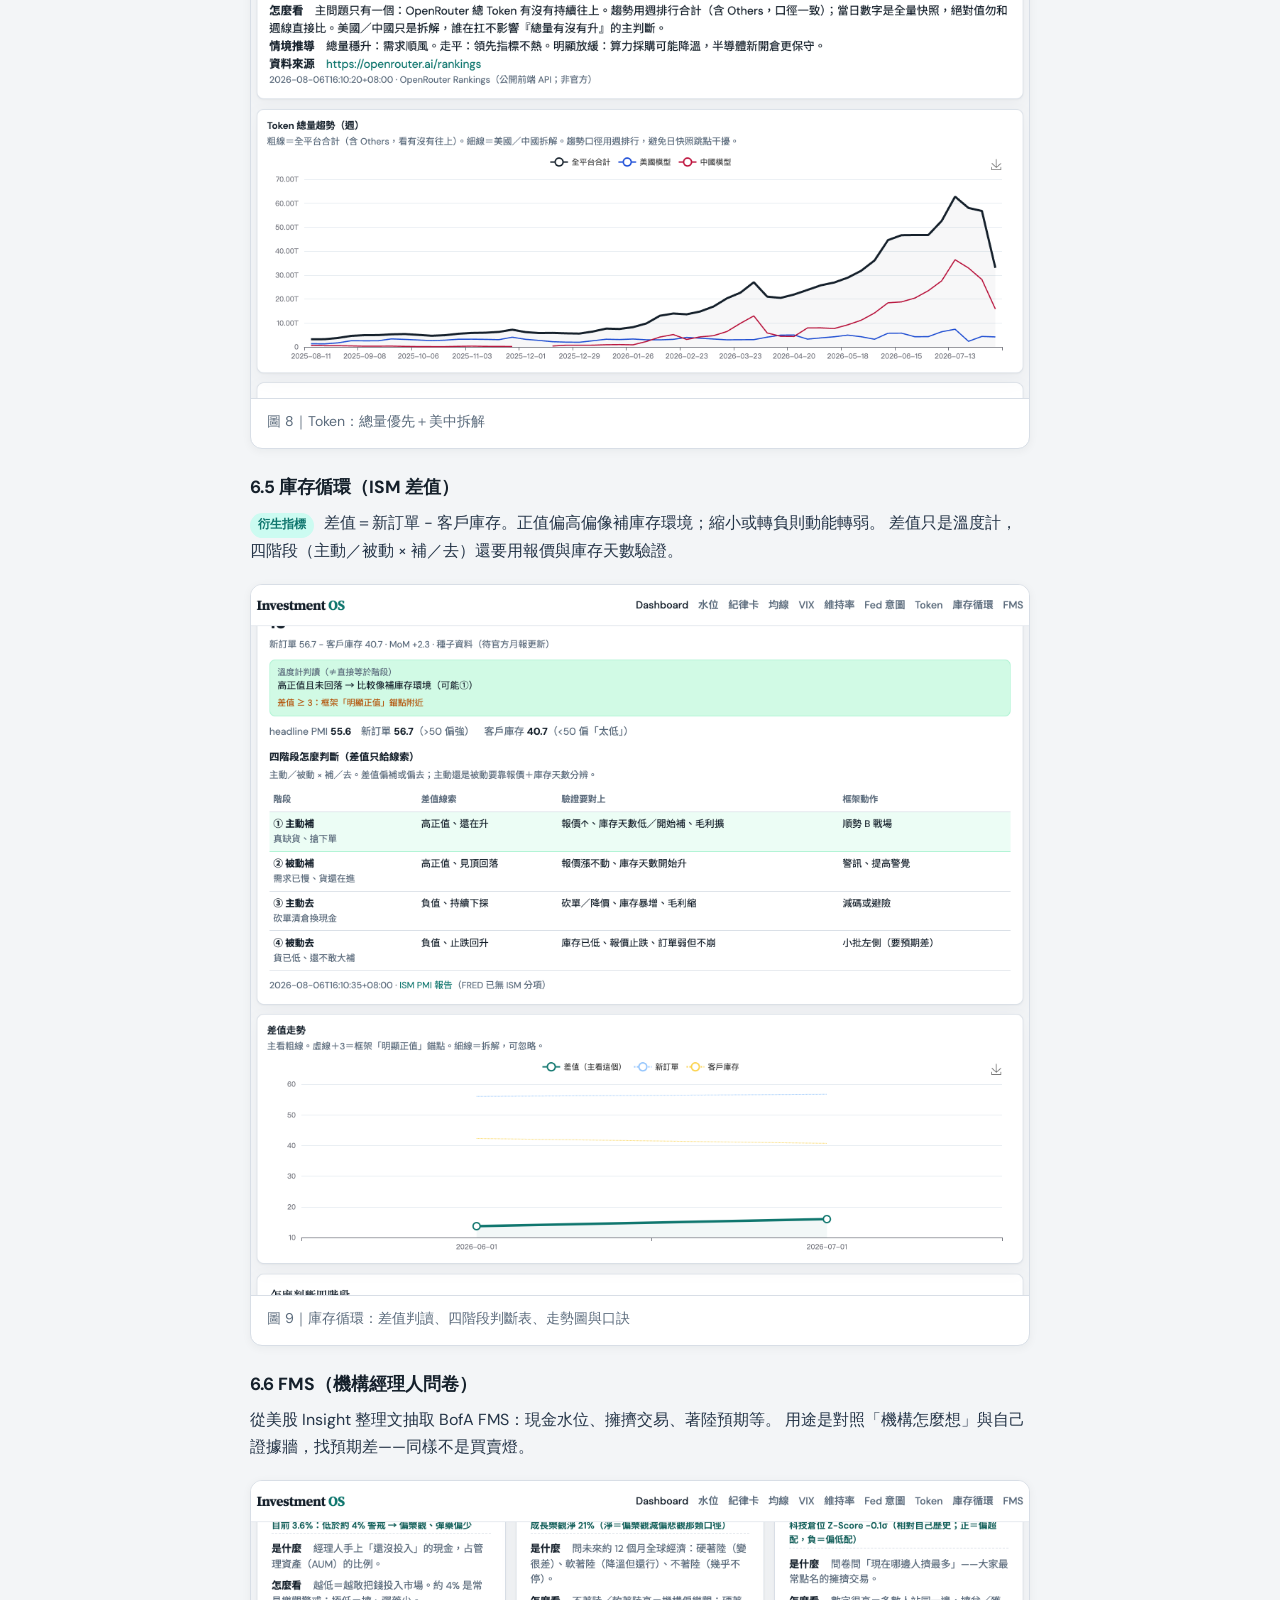
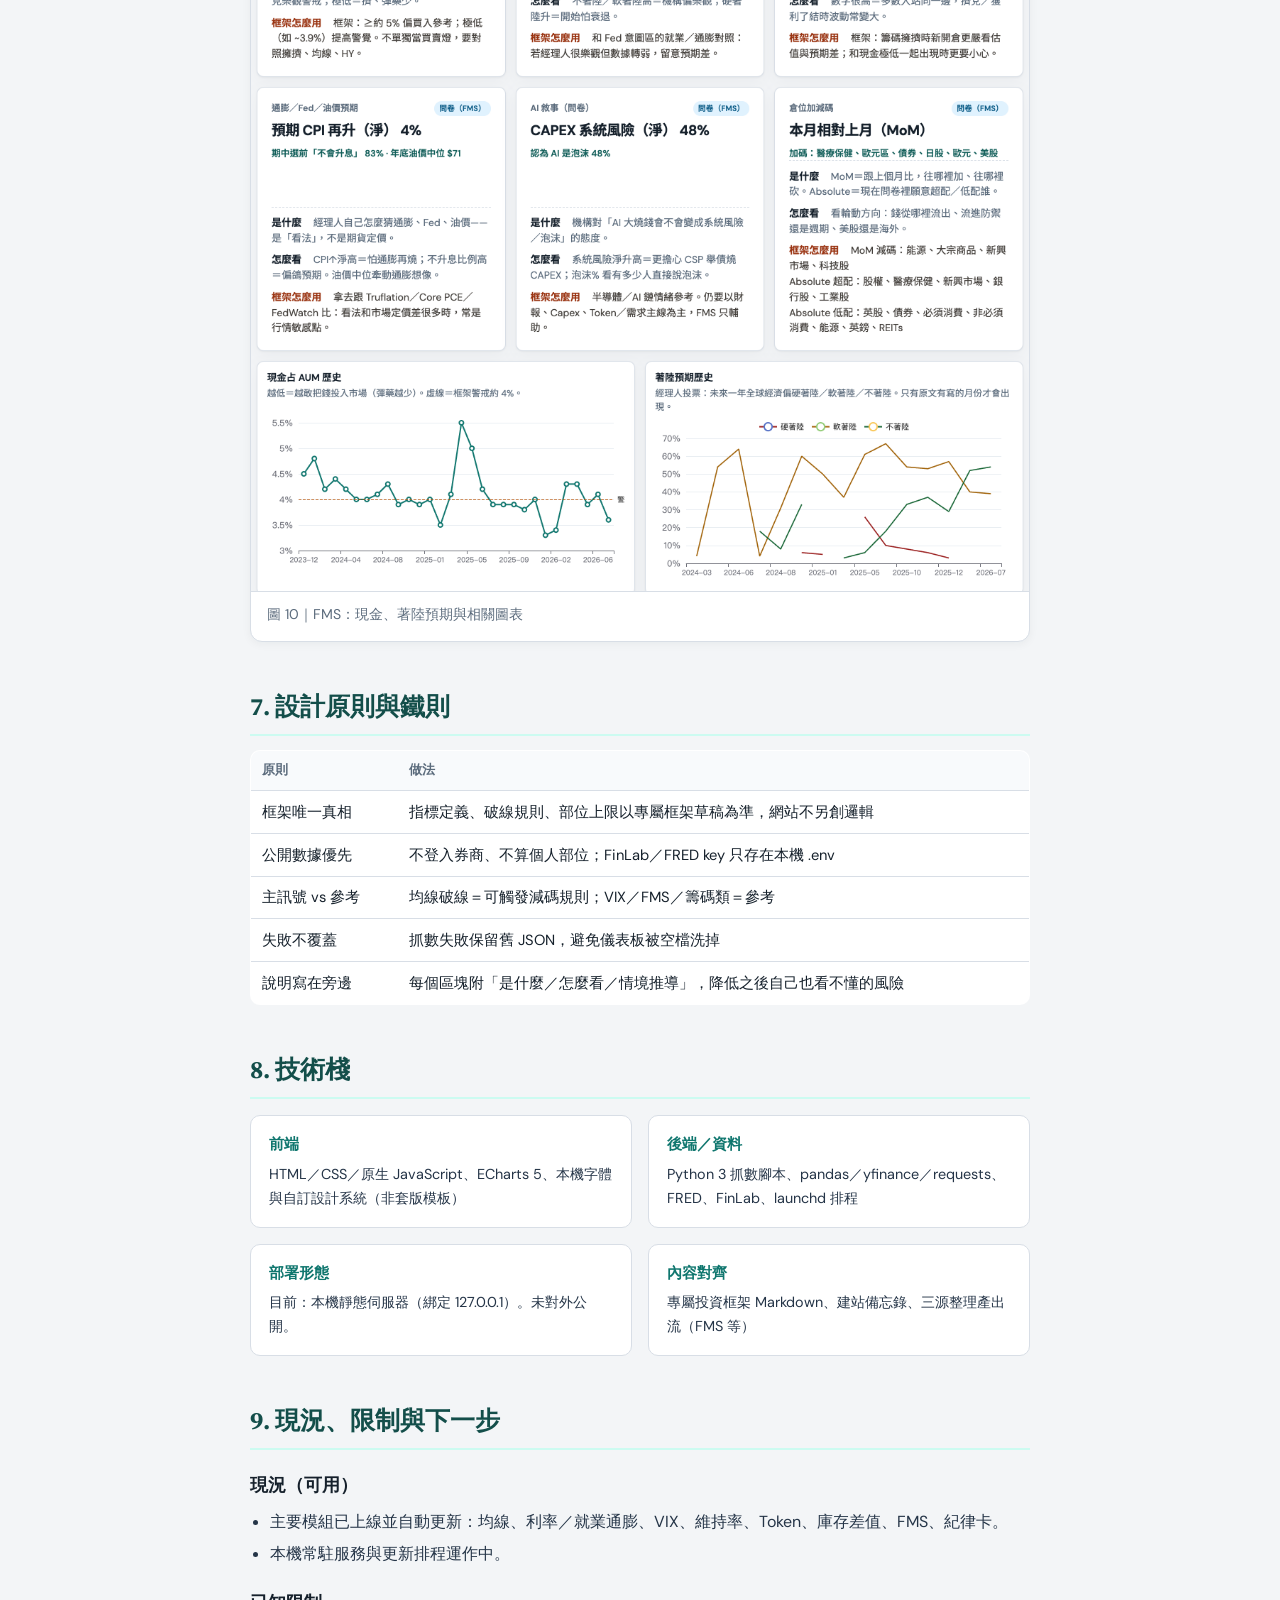
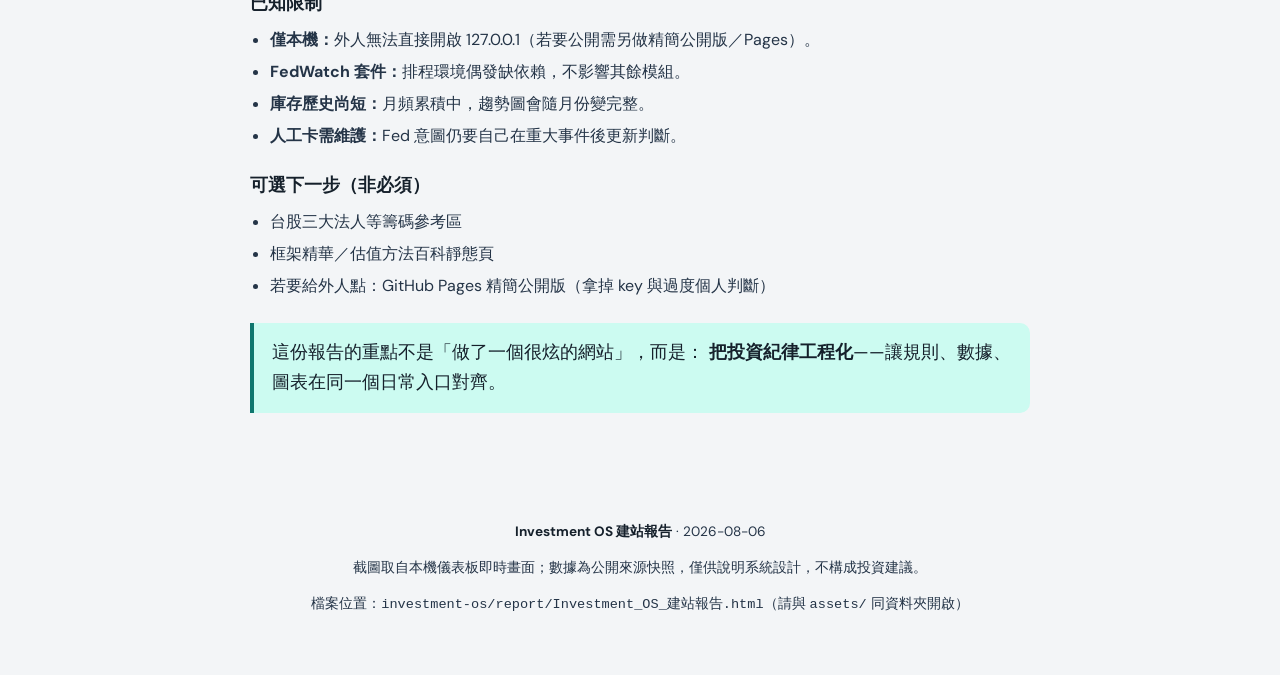
==== commit 467bce70: "Update public dashboard snapshot 2026-08-07 13:48" ====
--- a/report/Investment_OS_建站報告.html
+++ b/report/Investment_OS_建站報告.html
@@ -249,7 +249,7 @@
     <div class="meta">
       <span>作者：Wei</span>
       <span>報告日期：2026-08-06</span>
-      <span>公開示範站＋本機開發版並存</span>
+      <span>本機預覽：127.0.0.1:8765</span>
     </div>
   </header>
 
@@ -543,8 +543,7 @@
       </ul>
       <h3>已知限制</h3>
       <ul>
-        <li><strong>公開示範站：</strong>靜態 GitHub Pages；金鑰只留本機，不上網。</li>
-        <li><strong>資料更新：</strong>公開站為快照，需定期從本機同步推送；非即時 tick。</li>
+        <li><strong>僅本機：</strong>外人無法直接開啟 127.0.0.1（若要公開需另做精簡公開版／Pages）。</li>
         <li><strong>FedWatch 套件：</strong>排程環境偶發缺依賴，不影響其餘模組。</li>
         <li><strong>庫存歷史尚短：</strong>月頻累積中，趨勢圖會隨月份變完整。</li>
         <li><strong>人工卡需維護：</strong>Fed 意圖仍要自己在重大事件後更新判斷。</li>
@@ -553,7 +552,7 @@
       <ul>
         <li>台股三大法人等籌碼參考區</li>
         <li>框架精華／估值方法百科靜態頁</li>
-        <li>GitHub Actions 定期抓數更新公開站（仍不暴露 API key 到前端）</li>
+        <li>若要給外人點：GitHub Pages 精簡公開版（拿掉 key 與過度個人判斷）</li>
       </ul>
       <p class="lead" style="margin-top:1.5rem">
         這份報告的重點不是「做了一個很炫的網站」，而是：
